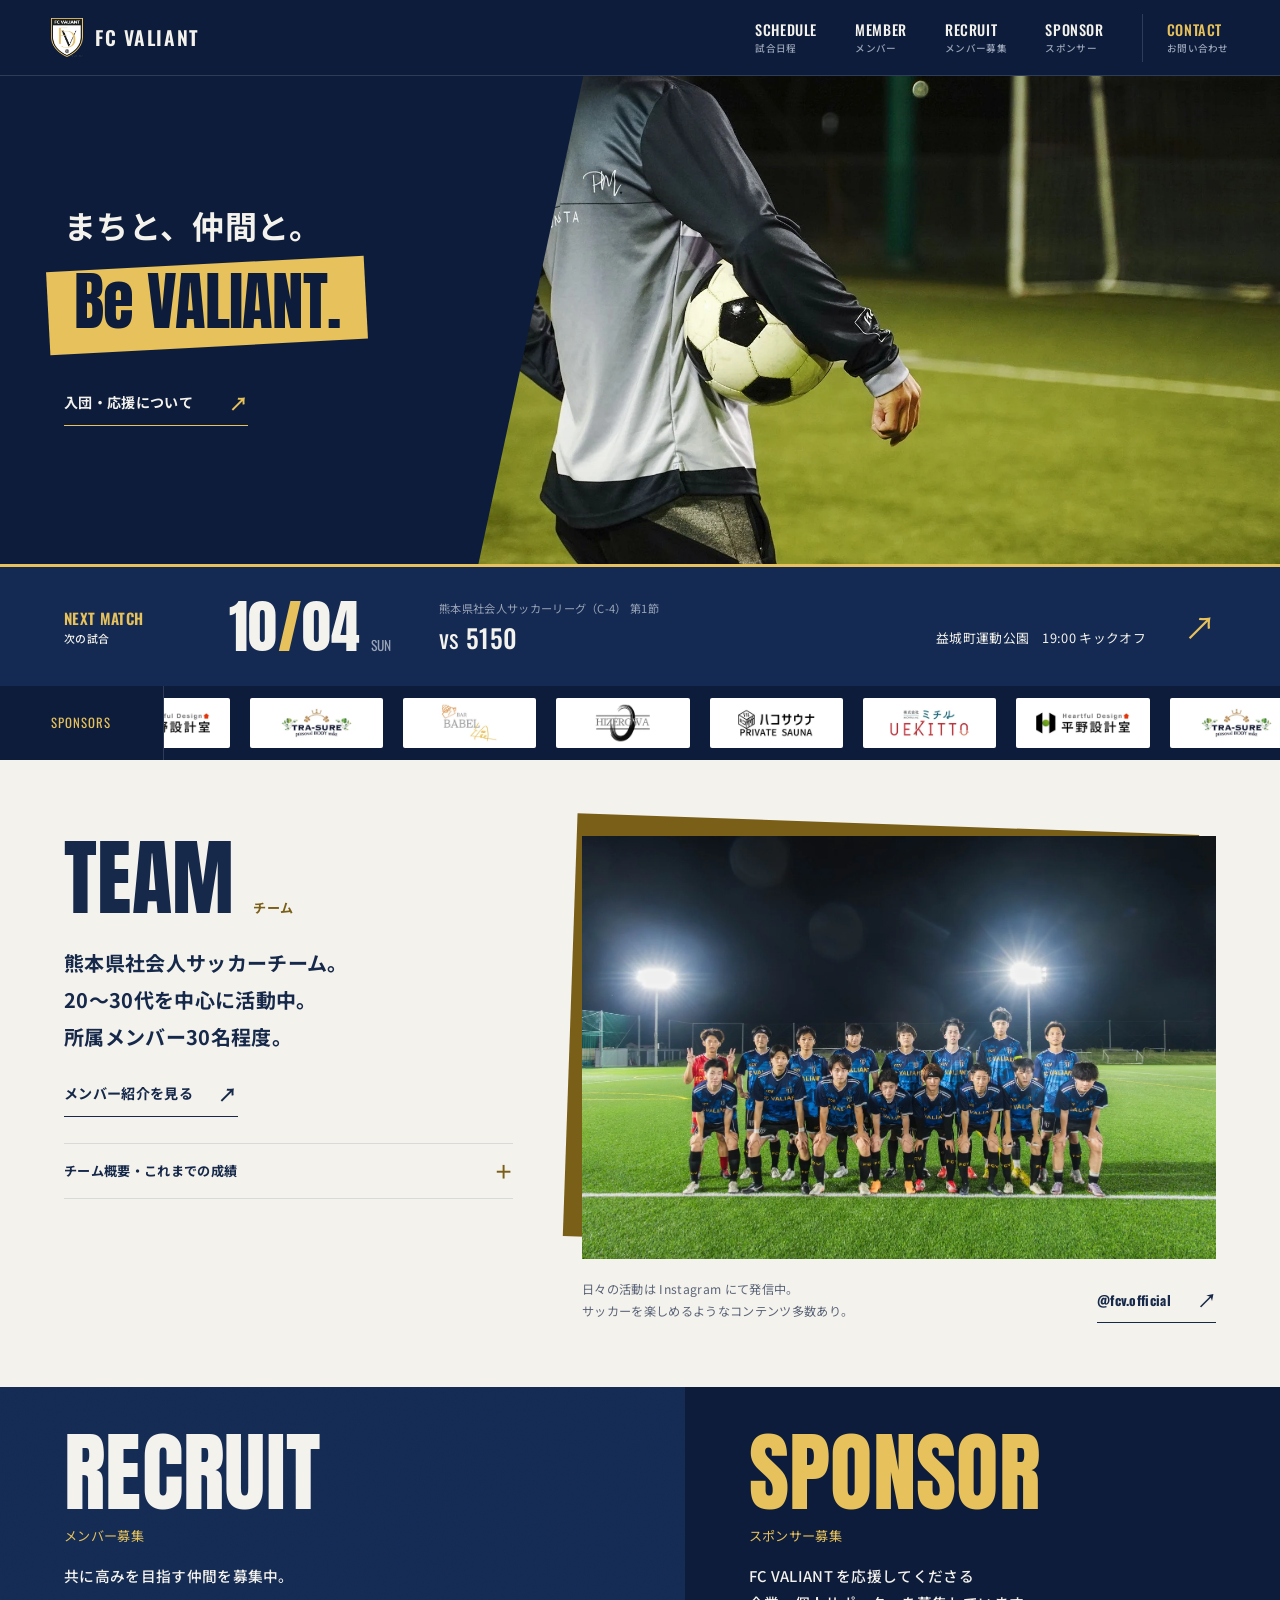
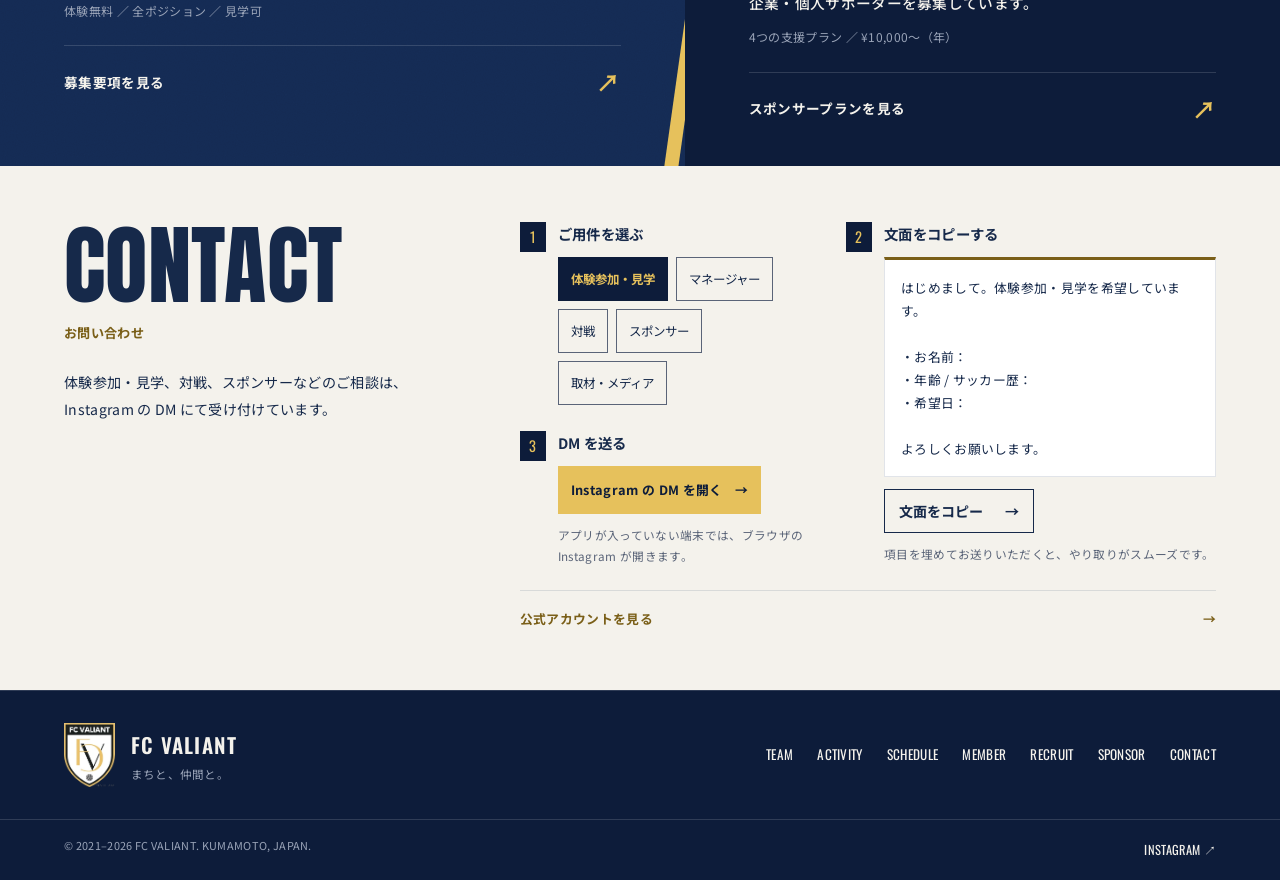
==== index.html @ 522544a9 "トップのFVを元のヒーロー写真（hero.webp）に戻す Co-Authored-By: Claude Opus 5 (1M context) <noreply@anthropic.com> Cla" ====
<!DOCTYPE html>
<html lang="ja">
<head>
<meta charset="UTF-8" />
<meta name="viewport" content="width=device-width, initial-scale=1.0" />
<title>FC VALIANT | 熊本県社会人サッカーチーム</title>
<meta name="description" content="FC VALIANT（エフシー・ヴァリアント）は熊本県の社会人サッカーチーム。地域の行事に顔を出し、メンバーの転職や資格の相談にのる。まちと仲間の双方から頼られるクラブを目指しています。" />
<meta property="og:title" content="FC VALIANT | 熊本県社会人サッカーチーム" />
<meta property="og:description" content="まちと、仲間と。熊本の社会人サッカーチーム FC VALIANT。" />
<meta property="og:type" content="website" />
<meta name="twitter:card" content="summary_large_image" />
<meta property="og:locale" content="ja_JP" />
<meta property="og:site_name" content="FC VALIANT" />
<meta property="og:url" content="https://fc-valiant-site.vercel.app/" />
<link rel="canonical" href="https://fc-valiant-site.vercel.app/" />
<meta property="og:image" content="https://fc-valiant-site.vercel.app/assets/img/ogp.jpg" />
<link rel="icon" href="assets/img/favicon-64.png" />
<link rel="preconnect" href="https://fonts.googleapis.com" />
<link rel="preconnect" href="https://fonts.gstatic.com" crossorigin />
<link href="https://fonts.googleapis.com/css2?family=Anton&family=Oswald:wght@400;500;600;700&family=Noto+Sans+JP:wght@400;500;700;900&display=swap" rel="stylesheet" />
<link rel="stylesheet" href="assets/css/style.css?v=bf7056ef" />
<!-- GA4 start -->
<script async src="https://www.googletagmanager.com/gtag/js?id=G-N5YR1ZRBVX"></script>
<script>
  window.dataLayer = window.dataLayer || [];
  function gtag(){dataLayer.push(arguments);}
  gtag('js', new Date());
  gtag('config', 'G-N5YR1ZRBVX');
</script>
<!-- GA4 end -->
</head>
<body class="page-index">

<a class="skip-link" href="#main">本文へスキップ</a>

<!-- ===== Header ===== -->
<header class="header" id="header">
  <a href="index.html" class="header__brand" aria-label="FC VALIANT ホーム">
    <img src="assets/img/logo.webp" alt="" class="header__logo" width="230" height="289" />
    <span class="header__name">FC VALIANT</span>
  </a>
  <nav class="nav" id="nav" aria-label="メインナビゲーション">
    <a href="schedule.html"><span>SCHEDULE</span><small>試合日程</small></a>
    <a href="member.html"><span>MEMBER</span><small>メンバー</small></a>
    <a href="recruit.html"><span>RECRUIT</span><small>メンバー募集</small></a>
    <a href="sponsor.html"><span>SPONSOR</span><small>スポンサー</small></a>
    <a href="#contact" data-scroll class="nav__cta"><span>CONTACT</span><small>お問い合わせ</small></a>
  </nav>
  <button type="button" class="burger" id="burger" aria-label="メニューを開く" aria-expanded="false" aria-controls="nav">
    <span></span><span></span><span></span>
  </button>
</header>

<main id="main" tabindex="-1">

<!-- 1. 写真・次戦・参加方法。次戦の手動更新箇所はここ1か所 -->
<section class="hero poster-paper" id="top" aria-labelledby="home-title">
  <div class="hero__media">
    <img src="assets/img/hero.webp" alt="ナイター照明の下、ボールを抱えて立つFC VALIANTの選手" class="hero__img" width="1565" height="1046" fetchpriority="high" />
  </div>
  <div class="hero__content" id="heroContent">
    <h1 class="hero__lead" id="home-title">まちと、仲間と。<br><em>Be VALIANT.</em></h1>
    <a href="#join" class="hero__join" data-scroll>入団・応援について <i aria-hidden="true">↗</i></a>
  </div>
  <!-- ▼ 次戦：schedule.html の直近試合に手で合わせる（自動同期ではありません）▼ -->
  <a class="hero__next" href="schedule.html">
    <span class="hero__next-kicker">NEXT MATCH<span>次の試合</span></span>
    <span class="hero__next-date"><time datetime="2026-10-04">10<i>/</i>04</time><em>SUN</em></span>
    <span class="hero__next-info">
      <span class="hero__next-comp">熊本県社会人サッカーリーグ（C-4） 第1節</span>
      <span class="hero__next-match">vs <b>5150</b></span>
      <span class="hero__next-meta">益城町運動公園　19:00 キックオフ</span>
    </span>
    <span class="hero__next-arrow" aria-hidden="true">↗</span>
  </a>
  <div class="hero__bar">
    <a class="hero__bar-tag" href="sponsor.html">SPONSORS</a>
    <div class="hero__bar-ticker" aria-label="クラブスポンサー">
      <!-- 1組だけ置く。画面幅を埋める複製は main.js の initSponsorMarquee が行う -->
      <div class="hero__bar-track" id="sponsorTrack">
        <span class="sponsor-run"><a class="sponsor-link" href="https://hakosauna.com" target="_blank" rel="noopener" aria-label="ハコサウナ（別タブで開きます）"><img src="assets/img/sponsors/hako-sauna.webp" alt="ハコサウナ" class="sponsor-logo" width="320" height="120" decoding="async" /></a><a class="sponsor-link" href="https://www.instagram.com/uekitto__310" target="_blank" rel="noopener" aria-label="株式会社ミチル UEKITTO（別タブで開きます）"><img src="assets/img/sponsors/uekitto.webp" alt="株式会社ミチル UEKITTO" class="sponsor-logo" width="320" height="120" decoding="async" /></a><a class="sponsor-link" href="https://j-hirano.co.jp" target="_blank" rel="noopener" aria-label="平野設計室（別タブで開きます）"><img src="assets/img/sponsors/hirano-sekkeishitsu.webp" alt="平野設計室" class="sponsor-logo" width="320" height="120" decoding="async" /></a><a class="sponsor-link" href="https://tra-sure.com" target="_blank" rel="noopener" aria-label="TRA-SURE（別タブで開きます）"><img src="assets/img/sponsors/tra-sure.webp" alt="TRA-SURE" class="sponsor-logo" width="320" height="120" decoding="async" /></a><a class="sponsor-link" href="https://www.instagram.com/bar_babel2026" target="_blank" rel="noopener" aria-label="BAR BABEL（別タブで開きます）"><img src="assets/img/sponsors/bar-babel.webp" alt="BAR BABEL" class="sponsor-logo" width="320" height="120" decoding="async" /></a><a class="sponsor-link" href="https://hizerowa.studio.site" target="_blank" rel="noopener" aria-label="HIZEROWA（別タブで開きます）"><img src="assets/img/sponsors/hizerowa.webp" alt="HIZEROWA" class="sponsor-logo" width="320" height="120" decoding="async" /></a></span>
      </div>
    </div>
  </div>
</section>

<!-- 2. チームの顔。実績・概要は開いて読める -->
<section class="club" id="team" aria-labelledby="team-title">
  <div class="club__intro">
    <div class="section-title"><h2 id="team-title">TEAM</h2><p>チーム</p></div>
    <p class="club__lead" data-reveal>熊本県社会人サッカーチーム。<br>20〜30代を中心に活動中。<br>所属メンバー30名程度。</p>
    <a href="member.html" class="text-link">メンバー紹介を見る <i aria-hidden="true">↗</i></a>
    <details class="club__details">
      <summary>チーム概要・これまでの成績 <span aria-hidden="true">＋</span></summary>
      <dl class="team__meta">
      <div><dt>CLUB</dt><dd>FC VALIANT</dd></div>
      <div><dt>BASE</dt><dd>熊本県</dd></div>
      <div><dt>FOUNDED</dt><dd>2021年1月</dd></div>
      <div><dt>ACTIVITY</dt><dd>週1回　土または日　20:00〜22:00</dd></div>
      <div><dt>AREA</dt><dd>熊本市・嘉島町・益城町</dd></div>
      <div>
        <dt>RECORD</dt>
        <dd>2022 フットボールパーク御代志 ソサイチお試しリーグ 優勝<br>2023 熊本県社会人リーグ（CL） 2位<br>2024 熊本県社会人リーグ（CL） 3位<br>2025 熊本県社会人リーグ（CL） 3位</dd>
      </div>
    </dl>
    </details>
  </div>
  <div class="club__visual">
    <figure class="club__photo" data-reveal>
      <img src="assets/img/team-group.webp" alt="FC VALIANT チーム集合写真" width="1567" height="1045" loading="lazy" />
    </figure>
    <div class="club__activity" id="activity">
      <p>日々の活動は Instagram にて発信中。<br>サッカーを楽しめるようなコンテンツ多数あり。</p>
      <a href="https://www.instagram.com/fcv.official/" data-ig="profile" target="_blank" rel="noopener" class="text-link"><span data-ig-handle>公式アカウント</span> <i aria-hidden="true">↗</i></a>
    </div>
  </div>
</section>

<!-- 3. 二つの関わり方。詳細は各ページへ -->
<section class="join" id="join" aria-label="入団・応援について">
  <a class="join__recruit poster-paper" id="recruit" href="recruit.html">
    <h2>RECRUIT</h2><p class="join__label">メンバー募集</p>
    <p class="join__lead">共に高みを目指す仲間を募集中。</p>
    <p class="join__meta">体験無料 ／ 全ポジション ／ 見学可</p>
    <span class="join__action">募集要項を見る <i aria-hidden="true">↗</i></span>
  </a>
  <a class="join__sponsor" id="sponsor" href="sponsor.html">
    <h2>SPONSOR</h2><p class="join__label">スポンサー募集</p>
    <p class="join__lead">FC VALIANT を応援してくださる<br>企業・個人サポーターを募集しています。</p>
    <p class="join__meta">4つの支援プラン ／ ¥10,000〜（年）</p>
    <span class="join__action">スポンサープランを見る <i aria-hidden="true">↗</i></span>
  </a>
</section>

<!-- 4. 用件を選ぶ → 文面をコピー → DMを開く -->
<section class="contact" id="contact" aria-labelledby="contact-title">
  <div class="contact__intro">
    <div class="section-title"><h2 id="contact-title">CONTACT</h2><p>お問い合わせ</p></div>
    <p class="contact__lead">体験参加・見学、対戦、スポンサーなどのご相談は、Instagram の DM にて受け付けています。</p>
  </div>
  <div class="dm" data-reveal>
    <ol class="dm__steps">
      <li class="dm__step">
        <span class="dm__no" aria-hidden="true">1</span>
        <div class="dm__body">
          <h3 class="dm__h">ご用件を選ぶ</h3>
          <div class="dm__topics" role="group" aria-label="お問い合わせ種別">
            <button type="button" class="topic-btn" data-topic-btn="体験参加・見学" aria-pressed="true">体験参加・見学</button>
            <button type="button" class="topic-btn" data-topic-btn="マネージャー" aria-pressed="false">マネージャー</button>
            <button type="button" class="topic-btn" data-topic-btn="対戦" aria-pressed="false">対戦</button>
            <button type="button" class="topic-btn" data-topic-btn="スポンサー" aria-pressed="false">スポンサー</button>
            <button type="button" class="topic-btn" data-topic-btn="取材・メディア" aria-pressed="false">取材・メディア</button>
          </div>
        </div>
      </li>

      <li class="dm__step">
        <span class="dm__no" aria-hidden="true">2</span>
        <div class="dm__body">
          <h3 class="dm__h">文面をコピーする</h3>
          <pre class="dm__template" id="dmTemplate">はじめまして。体験参加・見学を希望しています。

・お名前：
・年齢 / サッカー歴：
・希望日：

よろしくお願いします。</pre>
          <button type="button" class="btn btn--ghost dm__copy" id="dmCopy">文面をコピー <i>→</i></button>
          <p class="dm__hint" id="dmCopyNote" role="status">項目を埋めてお送りいただくと、やり取りがスムーズです。</p>
        </div>
      </li>

      <li class="dm__step">
        <span class="dm__no" aria-hidden="true">3</span>
        <div class="dm__body">
          <h3 class="dm__h">DM を送る</h3>
          <a href="https://ig.me/m/fcv.official" data-ig="dm" target="_blank" rel="noopener" class="btn btn--gold dm__send">Instagram の DM を開く <i>→</i></a>
          <p class="dm__hint">アプリが入っていない端末では、ブラウザの Instagram が開きます。</p>
        </div>
      </li>
    </ol>

    <a href="https://www.instagram.com/fcv.official/" data-ig="profile" target="_blank" rel="noopener" class="contact__insta">
      <span>公式アカウントを見る</span><i>→</i>
    </a>
  </div>
</section>

</main>

<!-- ===== Footer ===== -->
<footer class="footer">
  <div class="footer__top">
    <a class="footer__brand" href="index.html">
      <img src="assets/img/logo.webp" alt="" width="230" height="289" />
      <p>FC VALIANT<span>まちと、仲間と。</span></p>
    </a>
    <nav class="footer__nav" aria-label="フッターナビゲーション">
      <a href="index.html#team">TEAM</a>
      <a href="index.html#activity">ACTIVITY</a>
      <a href="schedule.html">SCHEDULE</a>
      <a href="member.html">MEMBER</a>
      <a href="recruit.html">RECRUIT</a>
      <a href="sponsor.html">SPONSOR</a>
      <a href="index.html#contact">CONTACT</a>
    </nav>
  </div>
  <div class="footer__bottom">
    <span>© 2021–2026 FC VALIANT. KUMAMOTO, JAPAN.</span>
    <a href="https://www.instagram.com/fcv.official/" data-ig="profile" target="_blank" rel="noopener">INSTAGRAM ↗</a>
  </div>
</footer>

<a href="#top" class="totop" id="totop" data-scroll aria-label="ページトップへ">↑</a>

<script src="assets/js/main.js?v=c5448f81"></script>
</body>
</html>
---- assets/css/style.css ----
/* FC VALIANT — 2026-09-14 / 紺・金・紙。MEMBERの承認済みCSSは末尾に保持。 */
:root{
  --navy-deep:#0d1c3a;  /* 最暗部。旧 --ink(ほぼ黒)の置き換え */
  --navy:#142a52;
  --navy-2:#1b3766;
  --navy-deep-rgb:13,28,58;  /* --navy-deep の RGB。rgba() 用 */
  --navy-rgb:20,42,82;       /* --navy の RGB。rgba() 用 */
  --ink:#16294a;        /* 紙面上の本文色。純黒ではなく紺寄り */
  --gold:#e6c15c;
  --gold-deep:#caa544;
  --gold-ink:#7a5f18;   /* 紙面(--paper)の上に置く金。--gold/--gold-deep は紙面では AA 不足 */
  --paper:#f4f2ec;
  --paper-2:#ffffff;
  --grey:#9aa4b8;      /* muted text on dark backgrounds */
  --grey-ink:#5a6478;  /* muted text on paper backgrounds (AA contrast) */
  --line:rgba(255,255,255,.14);
  --line-dark:rgba(var(--navy-rgb),.12);
  --maxw:1280px;
  --ease:cubic-bezier(.22,1,.36,1);
  --font-en:"Oswald",sans-serif;
  --font-display:"Anton",sans-serif;
  --font-ja:"Noto Sans JP",sans-serif;
}
/* ---------- Base / shared components ---------- */
*,*::before,*::after{box-sizing:border-box;margin:0;padding:0}
html{scroll-behavior:smooth;-webkit-text-size-adjust:100%;scroll-padding-top:88px}
body{font-family:var(--font-ja);background:var(--paper);color:var(--ink);line-height:1.8;overflow-x:hidden;letter-spacing:.02em}
img{max-width:100%;display:block}
a{color:inherit;text-decoration:none}
ul,ol{list-style:none}
section{position:relative}
button{color:inherit;font:inherit}
button,summary,a{-webkit-tap-highlight-color:transparent}
button{cursor:pointer}
[hidden]{display:none!important}
::selection{background:var(--gold);color:var(--navy-deep)}
main:focus{outline:none}
:focus-visible{outline:3px solid currentColor;outline-offset:5px}
.skip-link{position:fixed;top:12px;left:12px;z-index:400;padding:12px 20px;background:var(--gold);color:var(--navy-deep);transform:translateY(-180%);font-weight:700}
.skip-link:focus{transform:none}
h1,h2,h3{text-wrap:balance}
p{text-wrap:pretty}
.btn{display:inline-flex;align-items:center;justify-content:space-between;gap:1.4rem;min-height:48px;
  padding:.85rem 1.3rem;border:1px solid currentColor;border-radius:0;font-family:var(--font-ja);
  font-weight:700;font-size:.88rem;line-height:1.6;cursor:pointer;transition:background .18s,color .18s}
.btn i,.text-link i,.join i,.hero i{font-style:normal}
button.btn{font:inherit;font-size:.88rem;font-weight:700}
.btn--gold,button.btn--gold{background:var(--gold);border-color:var(--gold);color:var(--navy-deep)}
.btn--gold:hover{background:var(--paper);color:var(--navy-deep);border-color:var(--navy-deep)}
.btn--ghost{background:transparent;color:inherit}
.btn--ghost:hover{background:var(--navy-deep);color:var(--paper)}
.btn--block{width:100%;justify-content:center}
.text-link{display:inline-flex;align-items:center;gap:1.6rem;min-height:44px;font-size:.88rem;font-weight:700;border-bottom:1px solid currentColor}
.text-link i{font-size:1.2rem}
.text-link:hover{color:var(--gold-ink)}
.page-cta{display:flex;flex-wrap:wrap;gap:.8rem;justify-content:center;margin-top:2.5rem}
.compact-title{font-size:1.35rem;font-weight:900;margin-bottom:1.2rem}
.section-title{display:flex;align-items:baseline;gap:1.2rem;margin-bottom:1.5rem}
.section-title h2{font-family:var(--font-display);font-size:clamp(3.1rem,6.5vw,5.8rem);font-weight:400;line-height:1}
.section-title>p{font-size:.82rem;font-weight:700;color:var(--gold-ink)}
/* 印刷のざらつきは背景だけ。本文の前にノイズを重ねない。 */
.poster-paper{isolation:isolate}
.poster-paper::before{content:"";position:absolute;inset:0;z-index:0;pointer-events:none;opacity:.12;mix-blend-mode:overlay;
  background-image:url("data:image/svg+xml;utf8,<svg xmlns='http://www.w3.org/2000/svg' width='220' height='220'><filter id='n'><feTurbulence type='fractalNoise' baseFrequency='.9' numOctaves='2' stitchTiles='stitch'/><feColorMatrix values='0 0 0 0 1  0 0 0 0 1  0 0 0 0 1  0 0 0 .55 0'/></filter><rect width='100%' height='100%' filter='url(%23n)'/></svg>");background-size:220px 220px}
.poster-paper>*{position:relative;z-index:1}

/* ---------- Header: one legible navy band on every page ---------- */
.header{position:fixed;inset:0 0 auto;z-index:200;min-height:76px;display:flex;align-items:center;justify-content:space-between;gap:2rem;
  padding:12px clamp(20px,4vw,64px);background:var(--navy-deep);color:var(--paper);border-bottom:1px solid var(--line);
  transition:transform .18s ease-out}
.header.is-hidden{transform:translateY(-110%)}
.header:focus-within{transform:none}
.header__brand{display:flex;align-items:center;gap:12px;flex-shrink:0;min-height:48px}
.header__logo{height:40px;width:auto;object-fit:contain}
.header__name{font-family:var(--font-en);font-weight:600;letter-spacing:.08em;font-size:1.22rem}
.nav{display:flex;align-items:center;gap:clamp(20px,3vw,44px)}
.nav a{display:flex;flex-direction:column;justify-content:center;min-height:48px;position:relative;line-height:1.2}
.nav a>span{font-family:var(--font-en);font-size:.9rem;font-weight:500;letter-spacing:.04em}
.nav a>small{font-size:.6rem;font-weight:500;color:var(--grey);margin-top:5px}
.nav a.is-active>span,.nav a:hover>span{color:var(--gold)}
.nav a.is-active::after{content:"";position:absolute;left:0;right:0;bottom:-13px;height:3px;background:var(--gold)}
.nav .nav__cta{padding-left:24px;border-left:1px solid var(--line)}
.nav .nav__cta>span{color:var(--gold)}
.burger{display:none;position:relative;z-index:210;flex-direction:column;gap:6px;justify-content:center;align-items:center;
  width:48px;height:48px;border:1px solid var(--line);background:var(--navy-deep);color:var(--paper)}
.burger span{width:22px;height:2px;background:currentColor;transition:transform .18s ease-out,opacity .18s}
.burger.is-open span:nth-child(1){transform:translateY(8px) rotate(45deg)}
.burger.is-open span:nth-child(2){opacity:0}
.burger.is-open span:nth-child(3){transform:translateY(-8px) rotate(-45deg)}

/* ---------- Home 1: match poster ---------- */
.hero{position:relative;display:grid;grid-template-columns:minmax(0,1fr);grid-template-rows:minmax(0,1fr) auto auto;height:min(760px,100svh);min-height:660px;
  padding-top:76px;background:var(--navy-deep);color:var(--paper);overflow:hidden}
.hero .hero__media{position:absolute;inset:76px 0 196px 32%;z-index:0;overflow:hidden}
.hero__img{width:100%;height:100%;object-fit:cover;object-position:40% 50%}
.hero__content{position:relative;min-width:0;grid-row:1;align-self:stretch;display:flex;flex-direction:column;align-items:flex-start;justify-content:center;
  width:43%;padding:35px 0 44px clamp(24px,5vw,80px);isolation:isolate}
.hero__content::before{content:"";position:absolute;inset:0 -6% 0 0;z-index:-1;background:var(--navy-deep);clip-path:polygon(0 0,100% 0,82% 100%,0 100%)}
.hero__lead{font-size:clamp(1.45rem,2.5vw,2.25rem);line-height:1.3;font-weight:700;white-space:nowrap}
.hero__lead em{position:relative;display:inline-block;margin:18px 0 0 -8px;padding:6px 18px 12px;font-family:var(--font-display);
  font-size:clamp(2.9rem,4.9vw,5.6rem);font-weight:400;font-style:normal;line-height:1;letter-spacing:-.015em;color:var(--navy-deep);isolation:isolate}
.hero__lead em::before{content:"";position:absolute;inset:-1px -8px;z-index:-1;background:var(--gold);transform:rotate(-3deg)}
.hero__join{display:inline-flex;align-items:center;gap:36px;margin-top:36px;min-height:44px;border-bottom:1px solid var(--gold);font-size:.88rem;font-weight:700}
.hero__join i{color:var(--gold);font-size:1.2rem}
.hero__join:hover{color:var(--gold)}
.hero__next{grid-row:2;display:grid;grid-template-columns:135px 180px 1fr 40px;align-items:center;gap:30px;
  min-height:122px;padding:18px clamp(24px,5vw,80px);background:var(--navy);border-top:3px solid var(--gold);color:var(--paper)}
.hero__next-kicker{font-family:var(--font-en);font-weight:600;font-size:.95rem;line-height:1.5;color:var(--gold)}
.hero__next-kicker>span{display:block;font-family:var(--font-ja);font-size:.68rem;font-weight:500;color:var(--paper)}
.hero__next-date{display:flex;align-items:baseline;gap:10px;font-family:var(--font-display);font-size:3.6rem;line-height:1;font-variant-numeric:tabular-nums;white-space:nowrap}
.hero__next-date i{color:var(--gold)}
.hero__next-date em{font-family:var(--font-en);font-size:.85rem;font-style:normal;color:var(--grey)}
.hero__next-info{display:grid;grid-template-columns:1fr auto;align-items:center;gap:2px 20px}
.hero__next-comp{grid-column:1/-1;font-size:.7rem;color:var(--grey)}
.hero__next-match{font-family:var(--font-en);font-size:1.6rem;line-height:1.4}
.hero__next-match b{font-weight:500}
.hero__next-meta{font-size:.8rem}
.hero__next-arrow{font-size:2rem;color:var(--gold);justify-self:end;transition:transform .18s ease-out}
.hero__next:hover .hero__next-arrow{transform:translate(3px,-3px)}
/* Logo ordering, scrollLeft and 50px tiles remain unchanged. */
.hero__bar{grid-row:3;display:flex;align-items:stretch;min-height:74px;background:var(--navy-deep);color:var(--paper)}
.hero__bar-tag{flex-shrink:0;display:flex;align-items:center;padding:0 clamp(20px,4vw,56px);font-family:var(--font-en);font-size:.8rem;letter-spacing:.08em;color:var(--gold);border-right:1px solid var(--line)}
.hero__bar-ticker{flex:1;min-width:0;display:flex;align-items:center;padding:12px 0;overflow-x:auto;overflow-y:hidden;overscroll-behavior-x:contain;
  scroll-behavior:auto;scrollbar-width:none;cursor:grab;-webkit-overflow-scrolling:touch}
.hero__bar-ticker::-webkit-scrollbar{display:none}
.hero__bar-ticker.is-dragging{cursor:grabbing}
.hero__bar-ticker.is-dragging .sponsor-link{pointer-events:none}
.hero__bar-track{display:flex;white-space:nowrap;width:max-content}
.sponsor-run{display:inline-flex;align-items:center;flex:none;gap:20px;padding-right:20px}
.sponsor-link{display:block;flex:none;border-radius:2px}
.sponsor-link:focus-visible{outline:3px solid var(--gold);outline-offset:3px}
.sponsor-logo{height:50px;width:auto;background:var(--paper-2);border-radius:2px}

/* ---------- Home 2: club / one large photograph ---------- */
.club{max-width:1440px;margin:0 auto;padding:64px clamp(24px,5vw,80px);display:grid;grid-template-columns:.85fr 1.2fr;gap:6%}
.club__intro{padding-top:12px}
.club__lead{font-size:clamp(1rem,1.6vw,1.25rem);font-weight:700;line-height:1.85;margin:18px 0}
.club__photo{position:relative;margin-top:12px;isolation:isolate}
.club__photo::before{content:"";position:absolute;inset:-12px 24px 12px -12px;z-index:-1;background:var(--gold-ink);transform:rotate(2deg)}
.club__photo img{width:100%;height:auto;aspect-ratio:3/2;object-fit:cover}
.club__activity{display:flex;flex-wrap:wrap;justify-content:space-between;align-items:center;gap:12px;padding-top:20px}
.club__activity p{font-size:.76rem;color:var(--grey-ink);line-height:1.8}
.club__activity a{font-family:var(--font-en);font-size:.85rem}
.club__details{margin-top:26px;border-block:1px solid var(--line-dark)}
.club__details summary{display:flex;justify-content:space-between;gap:16px;align-items:center;min-height:52px;padding:10px 0;cursor:pointer;list-style:none;font-size:.82rem;font-weight:700}
.club__details summary::-webkit-details-marker{display:none}
.club__details summary>span{font-size:1.2rem;color:var(--gold-ink)}
.club__details[open] summary>span{transform:rotate(45deg)}
.team__meta{padding-bottom:12px}
.team__meta>div{display:grid;grid-template-columns:75px 1fr;gap:12px;border-top:1px solid var(--line-dark);padding:10px 0}
.team__meta dt{font-family:var(--font-en);font-size:.72rem;color:var(--gold-ink)}
.team__meta dd{font-size:.78rem;line-height:1.8}

/* ---------- Home 3: two ways to be involved ---------- */
.join{display:grid;grid-template-columns:1.15fr 1fr;background:var(--navy-deep);color:var(--paper)}
.join>a{position:relative;display:flex;flex-direction:column;align-items:flex-start;padding:42px clamp(24px,5vw,80px) 36px;overflow:hidden;isolation:isolate}
.join__recruit{background:var(--navy)}
.join__recruit::after{content:"";position:absolute;top:-30px;right:-20px;bottom:-30px;width:14px;background:var(--gold);transform:rotate(8deg);z-index:0}
.join h2{font-family:var(--font-display);font-weight:400;font-size:clamp(3.8rem,6.8vw,6rem);line-height:1}
.join__sponsor h2{color:var(--gold)}
.join__label{font-size:.82rem;margin:8px 0 16px;color:var(--gold)}
.join__lead{font-weight:500;font-size:.92rem;line-height:1.8}
.join__meta{font-size:.75rem;color:var(--grey);margin-top:10px}
.join__action{display:flex;align-items:center;justify-content:space-between;gap:24px;width:100%;font-size:.85rem;font-weight:700;border-top:1px solid var(--line);padding-top:14px;margin-top:24px}
.join__action i{color:var(--gold);font-size:1.5rem;transition:transform .18s ease-out}
.join>a:hover .join__action i{transform:translate(3px,-3px)}
.join>a:focus-visible{outline:3px solid var(--gold);outline-offset:-7px}

/* ---------- Home 4: DM on a clear sheet ---------- */
.contact{display:grid;grid-template-columns:.75fr 1.35fr;gap:6%;padding:56px clamp(24px,5vw,80px);max-width:1440px;margin:0 auto;background:var(--paper);color:var(--ink)}
.contact .section-title{display:block}
.contact .section-title h2{font-size:clamp(3.4rem,6.8vw,6.2rem)}
.contact .section-title p{margin-top:12px}
.contact__lead{max-width:28em;font-size:.88rem;line-height:1.95}
.dm{min-width:0}
.dm__steps{display:grid;grid-template-columns:1fr 1.25fr;gap:26px 30px}
.dm__step{display:flex;gap:12px;align-items:flex-start;min-width:0}
.dm__step:nth-child(2){grid-column:2;grid-row:1/3}
.dm__no{flex:none;width:26px;height:30px;display:grid;place-items:center;background:var(--navy-deep);color:var(--gold);font-family:var(--font-en);font-size:.9rem;line-height:1}
.dm__body{flex:1;min-width:0}
.dm__h{font-weight:700;font-size:.9rem;line-height:1.6;margin-bottom:12px}
.dm__topics{display:flex;flex-wrap:wrap;gap:8px}
.topic-btn{min-height:44px;padding:8px 12px;border:1px solid var(--grey-ink);background:transparent;color:var(--ink);font-size:.78rem;line-height:1.5;text-align:left;border-radius:0}
.topic-btn:hover{border-color:var(--gold-ink);color:var(--gold-ink)}
.topic-btn[aria-pressed="true"]{background:var(--navy-deep);border-color:var(--navy-deep);color:var(--gold);font-weight:700}
.dm__template{padding:16px;background:var(--paper-2);border:1px solid var(--line-dark);border-top:3px solid var(--gold-ink);color:var(--ink);white-space:pre-wrap;overflow-wrap:anywhere;
  font-family:var(--font-ja);font-size:.8rem;line-height:1.8}
.dm__copy{margin-top:12px;min-height:44px;padding:8px 14px}
.dm__copy.is-done{background:var(--navy-deep);color:var(--gold)}
.dm__hint{margin-top:10px;font-size:.73rem;line-height:1.8;color:var(--grey-ink)}
.dm__send{font-size:.8rem;padding:10px 12px;gap:12px}
.contact__insta{display:flex;justify-content:space-between;align-items:center;gap:18px;min-height:44px;border-top:1px solid var(--line-dark);margin-top:24px;padding-top:12px;font-size:.8rem;font-weight:700;color:var(--gold-ink)}
.contact__insta i{font-style:normal}

/* ---------- Compact common footer ---------- */
.footer{background:var(--navy-deep);color:var(--paper);border-top:1px solid var(--line)}
.footer__top{max-width:1440px;margin:0 auto;display:flex;align-items:center;justify-content:space-between;gap:28px;padding:32px clamp(24px,5vw,80px)}
.footer__brand{display:flex;align-items:center;gap:16px;flex-shrink:0}
.footer__brand img{width:auto;height:64px}
.footer__brand p{font-family:var(--font-en);font-size:1.3rem;font-weight:600;letter-spacing:.06em}
.footer__brand span{display:block;font-family:var(--font-ja);font-size:.72rem;font-weight:400;letter-spacing:.02em;color:var(--grey)}
.footer__nav{display:flex;flex-wrap:wrap;justify-content:flex-end;gap:0 24px;max-width:560px}
.footer__nav a{display:flex;align-items:center;min-height:44px;font-family:var(--font-en);font-size:.83rem;color:var(--paper)}
.footer__nav a:hover,.footer__bottom a:hover{color:var(--gold)}
.footer__bottom{max-width:1440px;margin:0 auto;padding:16px clamp(24px,5vw,80px);display:flex;justify-content:space-between;gap:16px;border-top:1px solid var(--line);font-size:.68rem;color:var(--grey)}
.footer__bottom a{font-family:var(--font-en);color:var(--paper);font-size:.78rem;display:flex;align-items:center;min-height:28px}
.totop{position:fixed;right:max(18px,env(safe-area-inset-right));bottom:max(18px,env(safe-area-inset-bottom));z-index:150;width:44px;height:44px;display:grid;place-items:center;
  background:var(--gold);color:var(--navy-deep);border:1px solid var(--navy-deep);font-weight:700;font-size:1.2rem;opacity:0;visibility:hidden;transform:translateY(8px);transition:transform .18s,opacity .18s}
.totop.is-show{opacity:1;visibility:visible;transform:none}
.totop:hover{background:var(--paper)}

.subhero{background:var(--navy);color:#fff;text-align:center;position:relative;
  border-bottom:1px solid var(--line);
  padding:clamp(7rem,15vw,10rem) clamp(1.4rem,5vw,4rem) clamp(2.6rem,6vw,4rem)}
.subhero__crumb{font-family:var(--font-en);letter-spacing:.16em;font-size:.74rem;
  color:var(--grey);margin-bottom:1rem}
.subhero__crumb a{color:var(--grey);transition:color .3s}
.subhero__crumb a:hover{color:var(--gold)}
.subhero__en{font-family:var(--font-display);font-size:clamp(2.8rem,9vw,6rem);
  line-height:.95;letter-spacing:.01em}
.subhero__ja{font-weight:700;letter-spacing:.2em;color:var(--gold);margin-top:.6rem;font-size:.95rem}


/* ---------- Sub-page posters: MEMBER's existing subhero stays above ---------- */
.subhero--schedule,.subhero--recruit,.subhero--sponsor{text-align:left;border:0;overflow:hidden}
.subhero--schedule{padding:116px clamp(24px,6vw,90px) 24px;background:var(--paper);color:var(--ink)}
.subhero--schedule .subhero__en{font-size:clamp(3.5rem,12vw,10rem);font-weight:400;line-height:1}
.subhero--schedule .subhero__ja{color:var(--gold-ink);font-size:.9rem;letter-spacing:.06em;margin-top:12px}
.subhero--schedule .subhero__crumb,.subhero--schedule .subhero__crumb a{color:var(--grey-ink)}
.subhero--recruit,.subhero--sponsor{padding:76px 0 0;background:var(--navy-deep);display:grid;grid-template-columns:1fr 1.15fr;align-items:stretch;isolation:isolate}
.subhero__copy{position:relative;padding:38px 0 46px clamp(24px,5vw,80px);align-self:center;z-index:2}
.subhero--recruit .subhero__en,.subhero--sponsor .subhero__en{font-size:clamp(4rem,8.6vw,8rem);font-weight:400;line-height:1;color:var(--paper)}
.subhero--recruit .subhero__en{display:inline-block;padding-bottom:10px;border-bottom:4px solid var(--gold)}
.subhero--recruit .subhero__ja,.subhero--sponsor .subhero__ja{font-size:.86rem;letter-spacing:.04em;margin-top:18px}
.subhero__lead{font-size:.9rem;line-height:1.95;margin-top:20px;color:var(--paper)}
.subhero__copy>.btn{margin-top:24px}
.subhero__photo{overflow:hidden;min-height:370px}
.subhero__photo img{width:100%;height:100%;object-fit:cover}
.subhero--recruit .subhero__photo{clip-path:polygon(8% 0,100% 0,100% 100%,0 100%)}
.subhero--recruit .subhero__photo img{object-position:60% 50%}
.subhero--sponsor{grid-template-columns:1fr 1fr}
.subhero--sponsor .subhero__photo{min-height:300px}
.subhero--sponsor .subhero__photo img{object-position:50% 60%}
.subhero--sponsor .subhero__copy{border-bottom:4px solid var(--gold);margin-right:8%;padding-bottom:28px}

/* ---------- SCHEDULE: dates lead; all match facts stay in the list ---------- */
.schedule{background:var(--paper);color:var(--ink);padding:16px clamp(24px,6vw,90px) 56px}
.schedule__summary{display:flex;align-items:center;justify-content:space-between;gap:32px;max-width:1260px;margin:0 auto 28px}
.schedule__lead{font-size:.83rem;color:var(--grey-ink);line-height:1.8}
.season{display:flex;align-items:center;gap:24px;background:var(--navy-deep);color:var(--paper);padding:16px 24px;flex-shrink:0}
.season__title{font-family:var(--font-en);font-size:.85rem;color:var(--gold);line-height:1.5}
.season__title span{display:block;font-family:var(--font-ja);font-size:.65rem;color:var(--grey)}
.season__stats{display:flex;gap:0}
.season__stat{padding:0 20px;display:flex;align-items:center;gap:10px;border-left:1px solid var(--line)}
.season__stat:last-child{padding-right:0}
.season__stat dt{font-family:var(--font-en);font-size:.65rem;color:var(--grey);line-height:1.6}
.season__stat dt i{display:block;font-family:var(--font-ja);font-style:normal;font-size:.6rem}
.season__stat dd{font-family:var(--font-display);font-size:2rem;line-height:1;font-variant-numeric:tabular-nums}
.season__stat--win dd{color:var(--gold)}
.fixtures{display:flex;flex-direction:column;max-width:1260px;margin:0 auto;gap:8px}
.fixture{position:relative;display:grid;grid-template-columns:140px 1fr 110px;align-items:center;gap:24px;min-height:104px;
  padding:18px 24px;background:var(--paper-2);border:1px solid var(--line-dark)}
.fixture__date{font-family:var(--font-en);line-height:1.1;font-variant-numeric:tabular-nums}
.fixture__date b{display:block;font-family:var(--font-display);font-weight:400;font-size:2.65rem;color:var(--ink)}
.fixture__date>span{font-size:.7rem;color:var(--grey-ink)}
.fixture__body{display:grid;grid-template-columns:1fr auto;gap:2px 24px;align-items:center;min-width:0}
.fixture__comp{grid-column:1/-1;font-size:.68rem;color:var(--gold-ink)}
.fixture__match{grid-row:2/4;font-size:1.12rem;font-weight:700;line-height:1.5}
.fixture__venue,.fixture__ko{grid-column:2;font-size:.75rem;color:var(--grey-ink)}
.fixture__ko{font-variant-numeric:tabular-nums}
.fixture__status{justify-self:end;min-width:104px;padding:9px 8px;background:var(--paper);color:var(--grey-ink);border:1px solid var(--line-dark);
  font-family:var(--font-en);font-size:.7rem;text-align:center;line-height:1.4;white-space:nowrap;font-variant-numeric:tabular-nums}
.fixture__status--win{background:var(--navy-deep);color:var(--gold);border-color:var(--navy-deep)}
.fixture__status--draw{border-style:dashed;color:var(--ink)}
.fixture__status--lose{color:var(--grey-ink)}
.fixture.is-past{background:var(--paper);border-style:dashed}
.fixture.is-past .fixture__date b,.fixture.is-past .fixture__match{color:var(--grey-ink)}
/* 過去試合は透明度で薄くしない。文字コントラストを保ったまま罫線を変える。 */
.fixture.is-next{order:-1;grid-template-columns:240px 1fr 110px;min-height:178px;background:var(--navy-deep);color:var(--paper);border:0;margin:10px 0 16px;padding:28px 28px 22px}
.fixture.is-next::before{content:"NEXT MATCH";position:absolute;left:0;top:-12px;padding:4px 16px;background:var(--gold);color:var(--navy-deep);font-family:var(--font-en);font-size:.72rem;font-weight:600;transform:rotate(-2deg)}
.fixture.is-next .fixture__date{border-right:1px solid var(--line);padding-right:24px}
.fixture.is-next .fixture__date b{font-size:clamp(3.6rem,7vw,6rem);color:var(--gold);line-height:1}
.fixture.is-next .fixture__date>span,.fixture.is-next .fixture__comp,.fixture.is-next .fixture__venue,.fixture.is-next .fixture__ko{color:var(--grey)}
.fixture.is-next .fixture__match{font-size:clamp(1.4rem,2.4vw,2rem)}
.fixture.is-next .fixture__status--scheduled{color:var(--gold);border-color:var(--gold);background:var(--navy-deep)}
.fixture.is-next .fixture__status--draw,.fixture.is-next .fixture__status--lose{background:var(--navy);color:var(--paper);border-color:var(--grey)}
.fixtures__year{font-family:var(--font-en);font-size:1rem;font-weight:600;color:var(--gold-ink);padding:10px 0 2px}
/* 表示切替（日付順／カレンダー） */
.sview{display:flex;gap:0;max-width:1260px;margin:0 auto 18px;border:1px solid var(--navy-deep);width:max-content;background:var(--paper-2)}
.sview__btn{font-family:var(--font-ja);font-size:.8rem;font-weight:700;letter-spacing:.06em;padding:.7em 1.6em;cursor:pointer;
  border:0;background:transparent;color:var(--ink);transition:background .2s var(--ease),color .2s var(--ease)}
.sview__btn+.sview__btn{border-left:1px solid var(--navy-deep)}
.sview__btn.is-on{background:var(--navy-deep);color:var(--gold)}
.sview__btn:focus-visible{outline:2px solid var(--gold-ink);outline-offset:2px}
/* カレンダー：月ごとの格子。試合日は紺のマス、次戦は金のマス */
.calendar{max-width:1260px;margin:0 auto}
.calendar__months{display:grid;grid-template-columns:repeat(auto-fit,minmax(360px,1fr));gap:22px 28px}
.cal__head{display:flex;align-items:baseline;gap:12px;margin:0 0 10px;font-family:var(--font-en);color:var(--ink)}
.cal__head b{font-family:var(--font-display);font-weight:400;font-size:2.4rem;line-height:1}
.cal__head span{font-size:.72rem;letter-spacing:.14em;color:var(--gold-ink)}
.cal__head span i{display:block;font-style:normal;font-size:.62rem;color:var(--grey-ink);letter-spacing:.1em}
.cal__grid{display:grid;grid-template-columns:repeat(7,1fr);gap:3px;background:var(--paper-2);border:1px solid var(--line-dark);padding:6px}
.cal__wd{font-family:var(--font-ja);font-size:.62rem;font-weight:700;text-align:center;color:var(--grey-ink);padding:6px 0 4px}
.cal__wd.is-sun{color:#9a3b2f}.cal__wd.is-sat{color:#2f5d9a}
.cal__cell{position:relative;aspect-ratio:1/1.08;min-height:44px;display:flex;flex-direction:column;align-items:flex-start;justify-content:flex-start;
  padding:5px 6px;font-family:var(--font-en);font-size:.78rem;color:var(--ink);background:var(--paper);border-radius:2px}
.cal__cell.is-blank{background:transparent}
.cal__cell.is-sun .cal__day{color:#9a3b2f}.cal__cell.is-sat .cal__day{color:#2f5d9a}
.cal__cell.is-today .cal__day{text-decoration:underline;text-underline-offset:3px;text-decoration-color:var(--gold-ink)}
.cal__cell.is-match{cursor:pointer;background:var(--navy-deep);color:var(--paper);border:0;text-align:left;
  transition:transform .2s var(--ease),box-shadow .2s var(--ease)}
.cal__cell.is-match .cal__day{color:var(--gold);font-weight:600}
.cal__cell.is-match:hover{transform:translateY(-2px)}
.cal__cell.is-match:focus-visible{outline:2px solid var(--gold-ink);outline-offset:2px}
.cal__cell.is-match.is-past{background:var(--paper);color:var(--grey-ink);border:1px dashed var(--line-dark)}
.cal__cell.is-match.is-past .cal__day{color:var(--grey-ink)}
.cal__cell.is-match.is-next{background:var(--gold);color:var(--navy-deep)}
.cal__cell.is-match.is-next .cal__day{color:var(--navy-deep)}
.cal__cell.is-match.is-on{box-shadow:0 0 0 2px var(--paper),0 0 0 4px var(--navy-deep)}
.cal__opp{margin-top:auto;font-family:var(--font-ja);font-size:.54rem;font-weight:700;line-height:1.25;letter-spacing:0;word-break:break-all;
  display:-webkit-box;-webkit-line-clamp:2;-webkit-box-orient:vertical;overflow:hidden}
.cal__next{position:absolute;right:-4px;top:-7px;font-size:.5rem;font-weight:600;letter-spacing:.12em;padding:2px 5px;
  background:var(--navy-deep);color:var(--gold);transform:rotate(-4deg)}
/* 選んだ試合の詳細 */
.cal__detail{margin-top:22px}
.cal__card{display:grid;grid-template-columns:150px 1fr 110px;align-items:center;gap:24px;min-height:104px;
  padding:18px 24px;background:var(--paper-2);border:1px solid var(--line-dark)}
.cal__card.is-next{background:var(--navy-deep);color:var(--paper);border:0}
.cal__card.is-past{border-style:dashed}
.cal__card-date{font-family:var(--font-en);line-height:1.1;margin:0}
.cal__card-date b{display:block;font-family:var(--font-display);font-weight:400;font-size:2.65rem;color:var(--ink)}
.cal__card-date span{font-size:.7rem;color:var(--grey-ink)}
.cal__card.is-next .cal__card-date b{color:var(--gold)}
.cal__card.is-next .cal__card-date span,.cal__card.is-next .cal__card-meta{color:var(--grey)}
.cal__card.is-next .cal__card-comp{color:var(--gold)}
.cal__card-body{display:flex;flex-direction:column;gap:2px;min-width:0}
.cal__card-comp{font-size:.68rem;color:var(--gold-ink)}
.cal__card-match{font-size:1.12rem;font-weight:700;line-height:1.5}
.cal__card-meta{font-size:.75rem;color:var(--grey-ink)}
.cal__card-status{justify-self:end;min-width:104px;padding:9px 8px;text-align:center;font-family:var(--font-en);font-size:.7rem;font-weight:600;letter-spacing:.1em;
  background:var(--paper);color:var(--grey-ink);border:1px solid var(--line-dark)}
.cal__card.is-next .cal__card-status{background:var(--gold);color:var(--navy-deep);border-color:var(--gold)}
.cal__card-status.is-win{background:var(--navy-deep);color:var(--gold);border-color:var(--navy-deep)}
.cal__card-status.is-draw{border-style:dashed;color:var(--ink)}
.schedule__note{max-width:1260px;margin:20px auto 0;font-size:.75rem;color:var(--grey-ink)}
.schedule__note a{text-decoration:underline;text-underline-offset:3px}

/* ---------- RECRUIT: the offer / compact facts / a real voice ---------- */
.recruit{max-width:1440px;margin:0 auto;padding:48px clamp(24px,5vw,80px) 56px}
.recruit__badges{display:flex;flex-wrap:wrap;gap:12px 24px;border-block:1px solid var(--line-dark);padding:14px 0;margin-bottom:32px}
.recruit__badges li{font-size:.82rem;font-weight:700;color:var(--gold-ink)}
.recruit__grid{display:grid;grid-template-columns:1.35fr 1fr;gap:6%;align-items:start}
.recruit__spec>div{display:grid;grid-template-columns:116px 1fr;gap:20px;padding:16px 0;border-top:1px solid var(--line-dark)}
.recruit__spec>div:first-child{border-top:0;padding-top:0}
.recruit__spec dt{font-size:.78rem;font-weight:700;color:var(--gold-ink)}
.recruit__spec dd{font-size:.85rem;line-height:1.9}
.recruit__pos{display:flex;flex-wrap:wrap;gap:14px;margin-top:8px}
.recruit__pos span{font-family:var(--font-en);font-size:.75rem;color:var(--grey-ink)}
.recruit__aside{position:sticky;top:96px;background:var(--navy-deep);color:var(--paper);padding:28px;border-top:4px solid var(--gold)}
.recruit__aside h3{font-size:1.1rem;color:var(--gold);margin-bottom:20px}
.recruit__steps{counter-reset:step;display:flex;flex-direction:column;gap:20px;margin-bottom:24px}
.recruit__steps li{position:relative;padding-left:30px;font-size:.85rem;line-height:1.8}
.recruit__steps li::before{counter-increment:step;content:counter(step);position:absolute;top:0;left:0;font-family:var(--font-en);color:var(--gold);font-size:1.05rem;line-height:1.4}
.recruit__dm{margin-top:12px;font-size:.8rem}
.recruit__dm:hover{background:var(--paper);color:var(--navy-deep)}
.recruit__assure{margin-top:16px;font-size:.75rem;color:var(--grey);text-align:center;line-height:1.8}
.recruit__faq{margin-top:40px;padding-top:24px;border-top:3px solid var(--navy-deep)}
.recruit__faq-title{font-size:1.2rem;margin-bottom:12px}
.recruit__faq-title span{font-family:var(--font-en);font-size:.8rem;color:var(--gold-ink);margin-left:12px}
.faq{border-top:1px solid var(--line-dark)}
.faq:last-child{border-bottom:1px solid var(--line-dark)}
.faq summary{display:flex;gap:16px;align-items:center;cursor:pointer;list-style:none;min-height:58px;padding:14px 0;font-size:.9rem;font-weight:700;line-height:1.6}
.faq summary::-webkit-details-marker{display:none}
.faq summary:hover{color:var(--gold-ink)}
.faq summary::after{content:"+";margin-left:auto;flex-shrink:0;font-size:1.5rem;color:var(--gold-ink);line-height:1}
.faq[open] summary::after{content:"−"}
.faq__q{font-family:var(--font-en);color:var(--gold-ink);font-size:1rem}
.faq__a{padding:0 32px 20px;font-size:.85rem;line-height:1.9;color:var(--grey-ink);max-width:900px}
.club-values{background:var(--navy);color:var(--paper);padding:32px clamp(24px,5vw,80px);display:flex;justify-content:space-between;align-items:center;gap:24px}
.club-values h2{font-size:.82rem;color:var(--gold);font-weight:500}
.club-values>div{display:flex;flex-wrap:wrap;gap:12px 40px}
.club-values h3{font-size:clamp(1rem,2vw,1.6rem);font-weight:700}
.staff{max-width:1280px;margin:0 auto;padding:40px clamp(24px,5vw,80px) 48px}
.staff__card{display:grid;grid-template-columns:1fr 1.4fr;gap:0 48px}
.staff__role{font-family:var(--font-en);font-size:.74rem;color:var(--gold-ink)}
.staff__name{font-size:2rem;font-weight:900;grid-column:1;line-height:1.5;margin-top:6px}
.staff__romaji{font-family:var(--font-en);font-size:.82rem;color:var(--grey-ink);grid-column:1}
.staff__career{grid-column:1;margin-top:18px;display:flex;flex-direction:column;gap:8px}
.staff__career li{display:flex;gap:18px;font-size:.82rem}
.staff__career span{font-family:var(--font-en);color:var(--gold-ink)}
.staff__quote{grid-column:2;grid-row:1/5;align-self:center;border-left:3px solid var(--gold-ink);padding:12px 0 12px 24px;font-size:clamp(1rem,1.8vw,1.3rem);font-weight:500;line-height:2}

/* ---------- SPONSOR: four plan bands + supplementary 3D view ---------- */
.sponsor{padding:42px clamp(24px,5vw,80px) 56px;background:var(--paper);color:var(--ink)}
.sponsor>.compact-title,.sponsor__lead,.sponsor__layout{max-width:1280px;margin-left:auto;margin-right:auto}
.sponsor__lead{font-size:.86rem;color:var(--grey-ink);margin-bottom:24px}
.sponsor__layout{display:grid;grid-template-columns:1.35fr 1fr;gap:36px;align-items:start}
.plans{display:flex;flex-direction:column;gap:12px}
.plan{display:grid;grid-template-columns:minmax(140px,.8fr) 1.2fr;gap:12px 24px;padding:22px;position:relative;
  background:var(--paper-2);color:var(--ink);border:1px solid var(--line-dark);border-left:4px solid var(--navy-deep)}
.plan__head{grid-column:1;display:flex;flex-direction:column;gap:8px}
.plan__rank{font-family:var(--font-en);font-size:1.2rem;font-weight:600;color:var(--gold-ink);line-height:1.3}
.plan__limit{font-size:.72rem;color:var(--grey-ink)}
.plan__price{grid-column:1;grid-row:2;font-family:var(--font-display);font-size:2.3rem;font-weight:400;line-height:1;white-space:nowrap;font-variant-numeric:tabular-nums}
.plan__price small{font-family:var(--font-ja);font-size:.8rem;color:var(--grey-ink);margin-left:6px}
.plan__list{grid-column:2;grid-row:1/3;font-size:.8rem;line-height:1.8;display:flex;flex-direction:column;gap:7px;justify-content:center}
.plan__list li{position:relative;padding-left:12px}
.plan__list li::before{content:"";position:absolute;left:0;top:.8em;width:4px;height:4px;background:var(--gold-ink)}
.plan__list small{font-size:.72rem;color:var(--grey-ink)}
.plan__tag{position:absolute;right:0;top:0;background:var(--navy-deep);color:var(--gold);font-size:.65rem;padding:4px 12px;line-height:1.5}
.plan.is-closed{padding-top:32px;background:var(--paper)}
.plan.is-closed .plan__list{color:var(--grey-ink);opacity:1}
.plan.is-picked{border-color:var(--gold-ink);outline:2px solid var(--gold-ink);outline-offset:1px}
.plan--gold{background:var(--navy-deep);color:var(--paper);border-color:var(--navy-deep)}
.plan--gold .plan__rank{color:var(--gold)}
.plan--gold .plan__limit,.plan--gold .plan__price small{color:var(--grey)}
.plan--gold .plan__list li::before{background:var(--gold)}
.plan--gold.is-picked{border-color:var(--gold);outline-color:var(--gold-ink)}
.plan__view{grid-column:1/-1;justify-self:start;border:0;border-bottom:1px solid currentColor;background:transparent;color:var(--gold-ink);min-height:44px;font-size:.72rem;font-weight:700;padding:6px 0}
.plan--gold .plan__view{color:var(--gold)}
.sponsor__model{position:sticky;top:96px;background:var(--navy);color:var(--paper)}
.sponsor__model>summary{display:flex;justify-content:space-between;align-items:center;gap:16px;list-style:none;padding:18px 22px;min-height:60px;border-bottom:1px solid var(--line);font-size:.86rem;font-weight:700;cursor:pointer}
.sponsor__model>summary::-webkit-details-marker{display:none}
.sponsor__model>summary>span{color:var(--gold);font-size:1.2rem}
.sponsor__model[open]>summary>span{transform:rotate(45deg)}
.jersey{padding:0 0 20px}
.jersey__stage{position:relative;background:var(--navy)}
#jerseyView{display:block;width:100%;height:430px;--poster-color:transparent;background:transparent}
.jersey__hint{position:relative;padding:0 22px 16px;font-size:.72rem;line-height:1.8;color:var(--grey)}
.jersey__hot{width:44px;height:44px;border-radius:50%;border:1px solid var(--gold);background:var(--navy-deep);color:var(--gold);font-family:var(--font-en);font-size:1rem;font-weight:600;display:grid;place-items:center}
.jersey__hot:hover,.jersey__hot.is-on{background:var(--gold);color:var(--navy-deep)}
.jersey__ctrl{display:flex;justify-content:center;gap:8px}
.jersey__btn{min-height:44px;padding:8px 26px;border:1px solid var(--grey);background:var(--navy);color:var(--paper);font-size:.8rem}
.jersey__btn.is-on{background:var(--gold);color:var(--navy-deep);border-color:var(--gold)}

/* ---------- Responsive ---------- */
@media(min-width:1600px){
  .hero .hero__media{left:35%}
  .hero__content{padding-left:max(80px,calc((100vw - 1440px)/2))}
}
@media(max-width:1100px){
  .nav{position:fixed;inset:0;height:100dvh;display:flex;flex-direction:column;justify-content:center;align-items:stretch;gap:0;
    padding:88px clamp(24px,8vw,80px) max(24px,env(safe-area-inset-bottom));background:var(--navy-deep);overflow-y:auto;
    transform:translateX(100%);visibility:hidden;transition:transform .18s ease-out,visibility .18s}
  .nav.is-open{transform:none;visibility:visible}
  .nav a{flex-shrink:0;flex-direction:row;justify-content:space-between;align-items:center;gap:20px;min-height:66px;border-bottom:1px solid var(--line)}
  .nav a>span{font-family:var(--font-display);font-size:clamp(1.9rem,5vw,3rem);font-weight:400;line-height:1}
  .nav a>small{font-size:.72rem;margin:0}
  .nav a.is-active::after{display:none}
  .nav .nav__cta{padding-left:0;border-left:0}
  .burger{display:flex}
  .header.is-nav-open{transform:none}
  .hero__next{grid-template-columns:110px 150px 1fr 24px;gap:22px}
  .hero__next-date{font-size:3rem}
  .hero__next-info{grid-template-columns:1fr}
  .hero__next-meta{font-size:.74rem}
  .hero__next-comp{font-size:.64rem}
  .contact{grid-template-columns:1fr;gap:28px}
  .contact__intro{display:flex;align-items:center;gap:40px}
  .contact__lead{max-width:32em}
  .contact .section-title{margin-bottom:0}
  .dm__steps{grid-template-columns:.9fr 1.3fr 1fr;gap:24px}
  .dm__step:nth-child(2){grid-row:auto;grid-column:auto}
  .dm__send{font-size:.75rem;gap:8px}
  .schedule__summary{gap:20px}
  .season{gap:16px;padding:16px}
  .season__stat{gap:8px;padding:0 12px}
  .fixture__body{grid-template-columns:1fr}
  .fixture__match{grid-row:auto}
  .fixture__venue,.fixture__ko{grid-column:auto}
  .fixture.is-next{grid-template-columns:210px 1fr 104px}
  .sponsor__layout{grid-template-columns:1.25fr .85fr;gap:24px}
  .plan{grid-template-columns:1fr;gap:10px;padding:20px}
  .plan__head{flex-direction:row;align-items:baseline;justify-content:space-between}
  .plan__price{grid-row:auto}
  .plan__list{grid-column:1;grid-row:auto}
  #jerseyView{height:400px}
}
@media(max-width:760px){
  html{scroll-padding-top:84px}
  .header{min-height:68px;padding:10px 20px}
  .header__logo{height:36px}
  .header__name{font-size:1.08rem}
  .hero{height:auto;min-height:0;padding-top:68px;grid-template-rows:auto clamp(180px,29svh,280px) auto auto}
  .hero__content{grid-row:1;width:100%;padding:22px 24px 18px;display:flex;flex-direction:column;align-items:flex-start;gap:0;overflow:visible}
  .hero__content::before{inset:0;clip-path:none}
  .hero__lead{font-size:1.1rem}
  .hero__lead em{font-size:clamp(2.7rem,9vw,4.2rem);margin-top:8px;padding:4px 8px 8px}
  .hero__lead em::before{inset:0 -4px}
  .hero__join{font-size:.78rem;gap:14px;margin:14px 0 0;min-height:40px;max-width:none;white-space:nowrap;line-height:1.7}
  .hero .hero__media{position:relative;inset:auto;grid-row:2;height:100%;z-index:0}
  .hero__img{object-position:35% 50%}
  .hero__next{grid-row:3;grid-template-columns:102px 1fr 20px;gap:5px 14px;padding:14px 24px;min-height:152px;border-top-width:2px}
  .hero__next-kicker{grid-column:1/-1;display:flex;gap:10px;align-items:baseline;font-size:.72rem}
  .hero__next-kicker>span{font-size:.62rem}
  .hero__next-date{grid-row:2;flex-direction:column;align-items:flex-start;gap:6px;font-size:2.55rem}
  .hero__next-date em{font-size:.66rem}
  .hero__next-info{grid-row:2;gap:3px}
  .hero__next-comp{font-size:.6rem;line-height:1.65}
  .hero__next-match{font-size:1.4rem}
  .hero__next-meta{font-size:.67rem;line-height:1.75}
  .hero__next-arrow{grid-row:2;font-size:1.45rem}
  .hero__bar{grid-row:4;min-height:70px}
  .hero__bar-tag{font-size:.65rem;padding:0 16px}
  .hero__bar-ticker{padding:10px 0}
  .sponsor-run{gap:12px;padding-right:12px}
  .club{grid-template-columns:1fr;padding:40px 24px;gap:32px}
  .club__intro{padding-top:0}
  .section-title{margin-bottom:18px}
  .section-title h2{font-size:3.8rem}
  .club__lead{font-size:1rem;margin:16px 0}
  .club__details{margin-top:18px}
  .club__visual{min-width:0}
  .club__activity{gap:8px;padding-top:16px}
  .club__activity p{font-size:.75rem}
  .club__photo{margin-top:0}
  .join{grid-template-columns:1fr}
  .join>a{padding:32px 24px 24px}
  .join h2{font-size:4.2rem}
  .join__lead{font-size:.85rem}
  .join__recruit::after{width:auto;height:8px;inset:auto -20px 0;transform:rotate(-2deg)}
  .join__sponsor h2{font-size:3.5rem}
  .join__label{margin-bottom:12px}
  .join__action{margin-top:20px;padding-top:10px}
  .contact{padding:40px 24px;gap:26px}
  .contact__intro{display:block}
  .contact .section-title h2{font-size:3.8rem}
  .contact .section-title{margin-bottom:16px}
  .contact__lead{font-size:.84rem}
  .dm__steps{display:flex;flex-direction:column;gap:26px}
  .dm__no{width:28px;height:32px}
  .dm__h{font-size:.92rem}
  .dm__template{font-size:.84rem}
  .topic-btn{font-size:.78rem}
  .dm__send{font-size:.82rem}
  .footer__top{padding:28px 24px 20px;align-items:flex-start;flex-direction:column;gap:16px}
  .footer__brand img{height:54px}
  .footer__nav{justify-content:flex-start;gap:0 24px}
  .footer__bottom{padding:16px 24px 68px;flex-wrap:wrap;font-size:.64rem;gap:8px 24px}
  .subhero--schedule{padding:106px 24px 24px}
  .subhero--schedule .subhero__en{font-size:clamp(3.4rem,14vw,6rem)}
  .subhero--schedule .subhero__ja{font-size:.83rem}
  .subhero--recruit,.subhero--sponsor{padding-top:68px;grid-template-columns:1fr}
  .subhero__copy{padding:24px 24px 28px}
  .subhero--recruit .subhero__en,.subhero--sponsor .subhero__en{font-size:clamp(3.8rem,17vw,6rem)}
  .subhero__lead{font-size:.83rem;margin-top:16px}
  .subhero__copy>.btn{margin-top:20px}
  .subhero__photo,.subhero--sponsor .subhero__photo{min-height:0;height:clamp(240px,65vw,370px);clip-path:none}
  .subhero--recruit .subhero__photo{clip-path:polygon(0 5%,100% 0,100% 100%,0 100%);margin-top:-14px}
  .subhero--sponsor .subhero__copy{margin:0 24px;padding:24px 0}
  .subhero--sponsor .subhero__photo{height:220px;margin-top:24px}
  .schedule{padding:0 20px 40px}
  .schedule__summary{flex-direction:column;align-items:stretch;gap:20px;margin-bottom:28px}
  .schedule__lead{padding:0 4px;font-size:.79rem}
  .season{justify-content:space-between;gap:10px;padding:14px 16px}
  .season__title{font-size:.75rem}
  .season__stat{padding:0 10px;flex-direction:column;gap:6px}
  .season__stat dt{display:flex;gap:4px}
  .season__stat dd{font-size:1.6rem}
  .season__stat dt i{display:inline}
  .fixture{grid-template-columns:70px 1fr;gap:10px 14px;padding:16px;min-height:0}
  .fixture__date{align-self:start;padding-top:3px}
  .fixture__date b{font-size:1.75rem}
  .fixture__body{gap:4px}
  .fixture__comp{font-size:.62rem;line-height:1.75}
  .fixture__match{font-size:1rem;margin-bottom:3px}
  .fixture__venue,.fixture__ko{font-size:.69rem}
  .fixture__status{grid-column:1;grid-row:1;align-self:start;justify-self:start;margin-top:60px;min-width:70px;font-size:.57rem;padding:6px 3px}
  .fixture.is-next{grid-template-columns:1fr;gap:16px;padding:24px 20px 20px;min-height:0}
  .fixture.is-next .fixture__date{border-right:0;border-bottom:1px solid var(--line);padding:0 0 16px;display:flex;align-items:baseline;gap:14px}
  .fixture.is-next .fixture__date b{font-size:4.7rem}
  .fixture.is-next .fixture__date>span{font-size:.85rem}
  .fixture.is-next .fixture__match{font-size:1.55rem}
  .fixture.is-next .fixture__comp{font-size:.68rem}
  .fixture.is-next .fixture__status{grid-row:auto;grid-column:auto;margin:0;justify-self:start;font-size:.66rem;padding:7px 10px}
  .fixture.is-next .fixture__venue,.fixture.is-next .fixture__ko{font-size:.76rem}
  .schedule__note{font-size:.7rem;padding:0 4px}
  .sview{width:100%}
  .sview__btn{flex:1;padding:.75em 0}
  .calendar__months{grid-template-columns:1fr;gap:18px}
  .cal__cell{min-height:44px;padding:4px 4px;font-size:.72rem}
  .cal__opp{font-size:.5rem;-webkit-line-clamp:2}
  .cal__card{grid-template-columns:1fr;gap:10px;padding:16px 18px}
  .cal__card-status{justify-self:start}
  .page-cta{flex-direction:column;gap:12px;margin-top:28px}
  .page-cta .btn{justify-content:center;text-align:center}
  .recruit{padding:32px 24px 40px}
  .recruit__grid{grid-template-columns:1fr;gap:24px}
  .recruit__badges{gap:10px 16px;margin-bottom:24px}
  .recruit__badges li{font-size:.75rem}
  .recruit__spec>div{grid-template-columns:88px 1fr;gap:16px}
  .recruit__spec dt{font-size:.73rem}
  .recruit__spec dd{font-size:.81rem}
  .recruit__aside{position:static;padding:24px 20px}
  .recruit__faq{margin-top:32px}
  .faq summary{font-size:.82rem;gap:12px}
  .faq__a{font-size:.81rem;padding:0 0 18px 24px}
  .club-values{padding:28px 24px;align-items:flex-start;flex-direction:column;gap:16px}
  .club-values>div{flex-direction:column;gap:10px}
  .club-values h3{font-size:1.25rem}
  .staff{padding:32px 24px 40px}
  .staff__card{display:flex;flex-direction:column}
  .staff__quote{margin-top:24px;padding:0 0 0 20px;font-size:1.05rem}
  .sponsor{padding:32px 24px 40px}
  .sponsor__layout{grid-template-columns:1fr;gap:28px}
  .sponsor__lead{font-size:.82rem;margin-bottom:22px}
  .plan{padding:20px;gap:12px}
  .plan__rank{font-size:1.25rem}
  .plan__price{font-size:2.7rem}
  .plan__list{font-size:.82rem}
  .sponsor__model{position:static}
  #jerseyView{height:380px}
}
@media(max-width:380px){
  .hero__content{padding:22px 20px 18px;gap:8px}
  .hero__lead em{font-size:2.65rem}
  .hero__join{font-size:.64rem;max-width:92px;margin-left:6px}
  .hero__next{padding-inline:20px;grid-template-columns:90px 1fr 16px;column-gap:12px}
  .hero__next-date{font-size:2.2rem}
  .recruit__spec>div{grid-template-columns:1fr;gap:6px}
  .season__stat{padding-inline:8px}
  .season__title{font-size:.68rem}
}
/* Layout always remains available without JS; animation is progressive enhancement. */
.members--page{padding-top:clamp(3rem,6vw,4.5rem)}
html:not(.js) .burger{display:none}
@media(max-width:1100px){
  html:not(.js) .header{position:relative;flex-wrap:wrap}
  html:not(.js) .nav{position:static;visibility:visible;transform:none;height:auto;flex-direction:row;flex-wrap:wrap;padding:0;gap:8px 16px}
  html:not(.js) .nav a{min-height:44px;gap:8px}
  html:not(.js) .nav a>span{font-family:var(--font-en);font-size:.85rem}
  html:not(.js) .nav a>small{font-size:.6rem}
}
/* ---------- Reveal animation ---------- */
.js [data-reveal]{opacity:0;transform:translateY(34px);
  transition:opacity .9s var(--ease),transform .9s var(--ease)}
[data-reveal].is-in{opacity:1;transform:none}

/* ---------- Text split motion ---------- */
/* per-character mask reveal (Latin display titles) */
.a-char{display:inline-block;overflow:hidden;vertical-align:bottom;line-height:1}
.a-char>i{display:inline-block;font-style:normal;transform:translateY(110%);
  transition:transform .85s var(--ease);transition-delay:var(--d,0s);}
.is-in.a-split-chars .a-char>i,[data-anim].is-in .a-char>i{transform:translateY(0)}

/* per-line mask reveal (multi-line JP/EN text) */
.a-line{display:block;overflow:hidden;padding-bottom:.06em}
.a-line>i{display:block;font-style:normal;transform:translateY(110%);
  transition:transform .95s var(--ease);transition-delay:var(--d,0s);}
[data-anim].is-in .a-line>i{transform:translateY(0)}

/* per-character soft wave (single-line JP labels) */
.a-wch{display:inline-block;transform:translateY(.55em);opacity:0;
  transition:transform .7s var(--ease),opacity .7s var(--ease);
  transition-delay:var(--d,0s);}
[data-anim].is-in .a-wch{transform:none;opacity:1}

/* pre-split state: hide raw text until JS splits (avoids flash) */
.js [data-anim]:not(.is-split){opacity:0}
[data-anim].is-split{opacity:1}

/* ---------- Image clip reveal ---------- */
[data-img]{overflow:hidden}
.js [data-img] img{clip-path:inset(0 0 100% 0);transform:scale(1.16);
  transition:clip-path 1.15s var(--ease),transform 1.4s var(--ease);}
[data-img].is-in img{clip-path:inset(0 0 0 0);transform:scale(1)}
[data-img].is-in:hover img{transform:scale(1.05)}

/* ---------- 選手ポスター ----------
   選手を選ぶと、その選手のポスターに切り替わる。
   写真は assets/img/member/<data-photo>.webp。無いあいだはエンブレムの仮表示。
   作り：紙のざらつき ＋ 斜めのハーフトーン帯 ＋ 傾けた金の板 ＋ 巨大なローマ字（実線と輪郭の2段）
   ＋ 切り抜き写真。整えすぎると安っぽくなるので、板と文字はわざと傾け、端は切らせる */
.stage{background:var(--navy-deep);padding:clamp(2rem,4vw,3.2rem) clamp(1rem,4vw,3rem) 0}
.stage__frame{position:relative;max-width:1180px;margin:0 auto}
.stage__scene{position:relative;width:100%;aspect-ratio:16/8.6;min-height:420px;
  border-radius:8px;overflow:hidden;isolation:isolate;
  background:
    radial-gradient(60% 80% at 72% 62%,rgba(var(--navy-rgb),.95),transparent 70%),
    linear-gradient(160deg,var(--navy-2),var(--navy-deep) 62%)}
.stage__scene::before{content:"";position:absolute;inset:0;z-index:6;pointer-events:none;
  opacity:.26;mix-blend-mode:overlay;background-image:url("data:image/svg+xml;utf8,<svg xmlns='http://www.w3.org/2000/svg' width='220' height='220'><filter id='n'><feTurbulence type='fractalNoise' baseFrequency='.9' numOctaves='2' stitchTiles='stitch'/><feColorMatrix values='0 0 0 0 1  0 0 0 0 1  0 0 0 0 1  0 0 0 .55 0'/></filter><rect width='100%' height='100%' filter='url(%23n)'/></svg>");background-size:220px 220px}
/* 斜めに走るハーフトーンの帯 */
.stage__scene::after{content:"";position:absolute;inset:-20% -10%;z-index:0;pointer-events:none;opacity:.16;
  background-image:radial-gradient(rgba(255,255,255,.6) 1.1px,transparent 1.7px);background-size:9px 9px;
  -webkit-mask-image:linear-gradient(104deg,transparent 36%,#000 50%,#000 64%,transparent 78%);
          mask-image:linear-gradient(104deg,transparent 36%,#000 50%,#000 64%,transparent 78%)}
/* 傾けた金の板。選手の背中側に置く */
.stage__slab{position:absolute;right:-7%;bottom:-10%;width:50%;height:82%;z-index:1;
  background:var(--gold);transform:rotate(-6deg);transform-origin:100% 100%;
  clip-path:polygon(0 0,100% 0,100% 100%,9% 100%)}
.stage__slab::after{content:"";position:absolute;inset:0;
  background:repeating-linear-gradient(135deg,rgba(var(--navy-deep-rgb),.10) 0 2px,transparent 2px 11px)}
/* 巨大なローマ字。1行目=姓（実線）、2行目=名（輪郭だけ）。どちらも左端に揃える */
.stage__big{position:absolute;left:-.03em;top:-.02em;z-index:2;margin:0;pointer-events:none;
  font-family:var(--font-display);font-weight:400;
  font-size:clamp(5rem,17.5vw,15.5rem);line-height:.84;letter-spacing:-.01em;
  color:#fff;white-space:nowrap;text-transform:uppercase}
.stage__big span,.stage__big i{display:block;font-style:normal}
.stage__big i{color:transparent;-webkit-text-stroke:2px rgba(255,255,255,.42);opacity:.9}
/* 写真 */
.stage__cast{position:absolute;inset:0;z-index:3}
.stage__figure{position:absolute;right:13%;bottom:0;height:96%;margin:0;
  display:flex;flex-direction:column;align-items:center;justify-content:flex-end;
  transform:translateX(var(--px,0px));will-change:transform,opacity}
.stage__shadow{display:none}
.stage__photo{height:100%;width:auto;object-fit:contain;object-position:bottom;
  filter:drop-shadow(0 0 1px rgba(255,255,255,.35)) drop-shadow(-16px 12px 0 rgba(var(--navy-deep-rgb),.55))}
/* 写真が無いとき：エンブレムを大きく薄く、予告の札を添える */
.stage__crest{height:40%;width:auto;opacity:.28;filter:drop-shadow(-12px 9px 0 rgba(var(--navy-deep-rgb),.5))}
.stage__soon{font-family:var(--font-en);font-size:.62rem;font-weight:600;letter-spacing:.24em;
  color:var(--navy-deep);background:#fff;padding:.55em .9em;border-radius:2px}
.stage__figure.is-empty{justify-content:center;gap:1.4rem;right:11%}
.stage__figure.is-empty .stage__photo{display:none}
.stage__figure:not(.is-empty) .stage__crest,
.stage__figure:not(.is-empty) .stage__soon{display:none}
/* テロップ */
.stage__plate{position:absolute;left:clamp(1.2rem,3.2vw,2.6rem);bottom:clamp(1.2rem,3.2vw,2.4rem);z-index:4;
  max-width:min(46%,420px);padding-left:1.1rem;color:#fff}
.stage__rule{position:absolute;left:0;top:.2rem;bottom:.2rem;width:3px;background:var(--gold);transform-origin:50% 0}
.stage__plate p{overflow:hidden;margin:0}
.stage__plate p>span{display:block;will-change:transform,opacity}
.stage__pos{margin:0 0 .9rem;min-height:1.2em}
.stage__plate .stage__pos>span{display:flex;flex-wrap:wrap;align-items:center;gap:.45rem}
.stage__pos>span>b{font-family:var(--font-ja);font-size:.66rem;font-weight:700;letter-spacing:.12em;
  white-space:nowrap;line-height:1;border-radius:2px;padding:.55em .82em;background:var(--gold);color:var(--navy-deep)}
.stage__pos>span>span{font-family:var(--font-en);font-size:.7rem;font-weight:600;letter-spacing:.18em;
  line-height:1;color:var(--navy-deep);background:#fff;border-radius:2px;padding:.55em .75em}
.stage__name{font-size:clamp(1.7rem,3.8vw,2.7rem);font-weight:900;letter-spacing:.06em;line-height:1.15;
  text-shadow:0 2px 0 rgba(var(--navy-deep-rgb),.6)}
.stage__kana{font-size:.76rem;letter-spacing:.24em;color:#d6dced;margin:.5rem 0 0}
.stage__dob{font-family:var(--font-en);font-size:.78rem;letter-spacing:.1em;color:#d6dced;margin:.9rem 0 0}
.stage__dob>span{padding-top:.7rem;border-top:1px solid rgba(230,193,92,.5)}
.stage__dob i{font-style:normal;font-size:.62rem;letter-spacing:.2em;margin-right:.6rem;color:var(--gold)}
.stage__hint{text-align:center;font-size:.76rem;color:var(--grey);margin:1.6rem 0 0}
/* ---- 入れ替えの振り付け ---- */
@keyframes actor-in{
  0%  {opacity:0;transform:translateX(calc(var(--px,0px) + 28px))}
  100%{opacity:1;transform:translateX(var(--px,0px))}}
@keyframes actor-out{to{opacity:0;transform:translateX(calc(var(--px,0px) - 18px))}}
@keyframes big-in{from{opacity:0;transform:translateX(-.08em)}}
@keyframes line-in{from{transform:translateY(110%);opacity:0}}
@keyframes line-out{to{transform:translateY(-110%);opacity:0}}
@keyframes rule-in{from{transform:scaleY(0)}}
@keyframes fade-in{from{opacity:0}}
@keyframes fade-out{to{opacity:0}}
.stage__figure.is-in{animation:actor-in 420ms cubic-bezier(.16,1,.3,1) 60ms both}
.stage__figure.is-out{animation:actor-out 160ms cubic-bezier(.55,.06,.68,.19) both}
.stage__scene.is-swapping .stage__big{animation:big-in 420ms var(--ease) both}
.stage__plate.is-out p>span{animation:line-out 140ms cubic-bezier(.4,0,.2,1) 40ms both}
.stage__plate.is-in .stage__rule{animation:rule-in 90ms cubic-bezier(.22,1,.36,1) 170ms both}
.stage__plate.is-in p>span{animation:line-in 160ms cubic-bezier(.22,1,.36,1) both}
.stage__plate.is-in .stage__pos>span{animation-delay:240ms;animation-duration:120ms}
.stage__plate.is-in .stage__name>span{animation-delay:300ms}
.stage__plate.is-in .stage__kana>span{animation-delay:340ms}
.stage__plate.is-in .stage__dob>span{animation-delay:380ms}
.mcard:focus-visible{outline:2px solid var(--gold);outline-offset:3px}
@media (max-width:900px){
  .stage__scene{aspect-ratio:16/10}
  .stage__figure{right:6%;height:90%}
  .stage__plate{max-width:52%}
}
@media (max-width:640px){
  .stage{padding-top:1.6rem}
  .stage__scene{border-radius:6px;aspect-ratio:4/5;min-height:0}
  .stage__big{font-size:clamp(4.2rem,26vw,7rem)}
  .stage__slab{right:-14%;bottom:-8%;width:78%;height:60%}
  .stage__figure{right:50%;transform:translateX(50%);height:78%}
  .stage__figure.is-in{animation:fade-in 240ms linear both}
  .stage__figure.is-out{animation:fade-out 120ms linear both}
  .stage__plate{position:static;max-width:none;padding:1.1rem 0 0;margin:1.2rem 0 0;border-top:1px solid var(--line);text-align:center}
  .stage__rule{display:none}
  .stage__plate .stage__pos>span{justify-content:center}
  .stage__name{text-shadow:none}
  .stage__hint{font-size:.72rem}
}
@media (prefers-reduced-motion:reduce){
  .stage__figure.is-in{animation:fade-in 180ms linear both}
  .stage__figure.is-out{animation:fade-out 120ms linear both}
  .stage__scene.is-swapping .stage__big{animation:none}
  .stage__plate.is-in p>span,
  .stage__plate.is-in .stage__rule{animation:fade-in 160ms linear both;animation-delay:0ms}
  .stage__plate.is-out p>span{animation:fade-out 100ms linear both}
}
/* ---------- MEMBER ---------- */
.members{background:var(--navy-deep);color:#fff;
  padding:clamp(5rem,11vw,9rem) clamp(1.4rem,5vw,4rem)}
.members__lead{text-align:center;color:#c2c9da;max-width:680px;
  margin:0 auto 2.6rem;line-height:1.9}
/* ポジションで絞る */
.mfilter{display:flex;flex-wrap:wrap;justify-content:center;gap:.5rem;
  max-width:var(--maxw);margin:0 auto}
.mfilter__btn{font-family:var(--font-en);font-size:.78rem;font-weight:600;
  letter-spacing:.16em;padding:.62em 1.5em;border-radius:999px;cursor:pointer;
  border:1px solid var(--line);background:transparent;color:#c2c9da;
  transition:background .25s var(--ease),color .25s var(--ease),border-color .25s var(--ease)}
.mfilter__btn:hover{border-color:var(--gold);color:var(--gold)}
.mfilter__btn.is-on{background:var(--gold);border-color:var(--gold);color:var(--navy-deep)}
.mfilter__btn:focus-visible{outline:2px solid var(--gold);outline-offset:3px}
.mfilter__btn i{font-style:normal;margin-left:.6em;font-size:.9em;opacity:.65}
.mfilter__count{text-align:center;font-family:var(--font-en);font-size:.76rem;
  letter-spacing:.16em;color:var(--grey);margin:1.1rem 0 0}
/* 名鑑：1枚ずつが小さなポスター。
   金の板は傾け、ローマ字は端で切らせる。写真が無い選手はエンブレムを薄く置く。
   HTMLは名前・かな・生年月日のままで、板や写真の器は main.js が組み立てる */
.mgrid{list-style:none;margin:2.4rem auto 0;padding:0;max-width:var(--maxw);
  display:grid;gap:1rem;grid-template-columns:repeat(auto-fill,minmax(212px,1fr))}
.mcard{position:relative;aspect-ratio:3/4;overflow:hidden;border-radius:6px;isolation:isolate;cursor:pointer;
  padding:0;border:1px solid var(--line);
  background:radial-gradient(70% 60% at 50% 70%,rgba(var(--navy-rgb),.95),transparent 72%),
             linear-gradient(168deg,var(--navy-2),var(--navy-deep) 68%);
  transition:transform .35s var(--ease),border-color .35s var(--ease)}
.mcard::before{content:"";position:absolute;inset:0;z-index:5;pointer-events:none;
  opacity:.22;mix-blend-mode:overlay;background-image:url("data:image/svg+xml;utf8,<svg xmlns='http://www.w3.org/2000/svg' width='220' height='220'><filter id='n'><feTurbulence type='fractalNoise' baseFrequency='.9' numOctaves='2' stitchTiles='stitch'/><feColorMatrix values='0 0 0 0 1  0 0 0 0 1  0 0 0 0 1  0 0 0 .55 0'/></filter><rect width='100%' height='100%' filter='url(%23n)'/></svg>");background-size:220px 220px}
.mcard:hover{border-color:var(--gold);transform:translateY(-4px)}
.mcard.is-on{border-color:var(--gold)}
.mcard.is-on::after{content:"";position:absolute;inset:0;z-index:6;pointer-events:none;
  box-shadow:inset 0 0 0 2px var(--gold);border-radius:6px}
.mcard__big{position:absolute;left:-.04em;top:.3rem;z-index:0;margin:0;pointer-events:none;
  font-family:var(--font-display);font-size:clamp(3.4rem,7vw,5.4rem);line-height:.86;letter-spacing:-.01em;
  white-space:nowrap;text-transform:uppercase;color:rgba(255,255,255,.13)}
.mcard__big i{display:block;font-style:normal;color:transparent;
  -webkit-text-stroke:1.5px rgba(230,193,92,.42)}
.mcard__photo{position:absolute;left:50%;bottom:7%;height:78%;width:auto;max-width:none;z-index:1;
  transform:translateX(-50%);object-fit:contain;object-position:bottom;
  filter:drop-shadow(-10px 8px 0 rgba(var(--navy-deep-rgb),.55));
  transition:transform .5s var(--ease)}
.mcard:hover .mcard__photo{transform:translateX(-50%) scale(1.035)}
.mcard__crest{position:absolute;left:50%;top:44%;height:40%;width:auto;z-index:1;
  transform:translate(-50%,-50%);opacity:.22}
.mcard__soon{position:absolute;left:50%;top:55%;transform:translateX(-50%);white-space:nowrap;z-index:3;font-family:var(--font-en);font-size:.56rem;
  font-weight:600;letter-spacing:.2em;color:var(--navy-deep);background:#fff;padding:.5em .7em;border-radius:2px}
.mcard:not(.is-nophoto) .mcard__crest,.mcard:not(.is-nophoto) .mcard__soon{display:none}
.mcard__pos{position:absolute;left:.8rem;top:.8rem;z-index:3;display:flex;flex-wrap:wrap;gap:.35rem;margin:0;max-width:78%}
.mcard__pos span{font-family:var(--font-en);font-size:.62rem;font-weight:600;letter-spacing:.16em;line-height:1;
  color:var(--navy-deep);background:#fff;border-radius:2px;padding:.5em .65em}
.mcard__pos b{font-family:var(--font-ja);font-size:.6rem;font-weight:700;letter-spacing:.1em;white-space:nowrap;
  line-height:1;border-radius:2px;padding:.55em .7em;background:var(--gold);color:var(--navy-deep)}
/* 名前の帯：上辺を斜めに切った金の帯に太い名前、その下に紺の細い帯（かな＋BORN）。
   写真の切り口は帯の裏に隠す */
.mcard__plate{position:absolute;left:0;right:0;bottom:0;z-index:4;
  background:var(--gold);color:var(--navy-deep);padding:1rem .95rem 0;
  clip-path:polygon(0 18%,100% 0,100% 100%,0 100%)}
.mcard__plate::before{content:"";position:absolute;inset:0;pointer-events:none;
  background:repeating-linear-gradient(135deg,rgba(var(--navy-deep-rgb),.08) 0 2px,transparent 2px 12px)}
.mcard__name{position:relative;font-size:1.42rem;font-weight:900;letter-spacing:.04em;margin:0;line-height:1.1;color:var(--navy-deep)}
.mcard__meta{position:relative;display:flex;justify-content:space-between;align-items:baseline;gap:.6rem;
  margin:.7rem -.95rem 0;padding:.5rem .95rem .55rem;background:var(--navy-deep);color:#fff}
.mcard__kana{font-size:.58rem;letter-spacing:.2em;color:#d6dced;margin:0;white-space:nowrap;overflow:hidden;text-overflow:ellipsis}
.mcard__dob{margin:0;font-family:var(--font-en);font-size:.72rem;letter-spacing:.08em;color:#fff;line-height:1;
  display:flex;align-items:baseline;gap:.4rem;white-space:nowrap}
.mcard__dob span{font-size:.5rem;letter-spacing:.2em;color:var(--gold)}
@media (max-width:520px){
  .mgrid{grid-template-columns:1fr 1fr;gap:.7rem}
  .mcard__big{font-size:clamp(3rem,15vw,4rem)}
  .mcard__name{font-size:1.08rem}
  .mcard__kana{font-size:.5rem;letter-spacing:.1em}
  .mcard__plate{padding:.75rem .7rem 0}
  .mcard__meta{margin:.5rem -.7rem 0;padding:.42rem .7rem .45rem}
  .mcard__dob{font-size:.62rem}
  .mcard__pos span,.mcard__pos b{font-size:.54rem}
}
/* ---------- Reduced motion ---------- */
@media (prefers-reduced-motion:reduce){
  *{animation-duration:.001ms!important;transition-duration:.001ms!important}
  [data-reveal]{opacity:1;transform:none}
  [data-anim]{opacity:1}
  .a-char>i,.a-line>i{transform:none}
  .a-wch{opacity:1;transform:none}
  [data-img] img{clip-path:none;transform:none}
  html{scroll-behavior:auto}
}
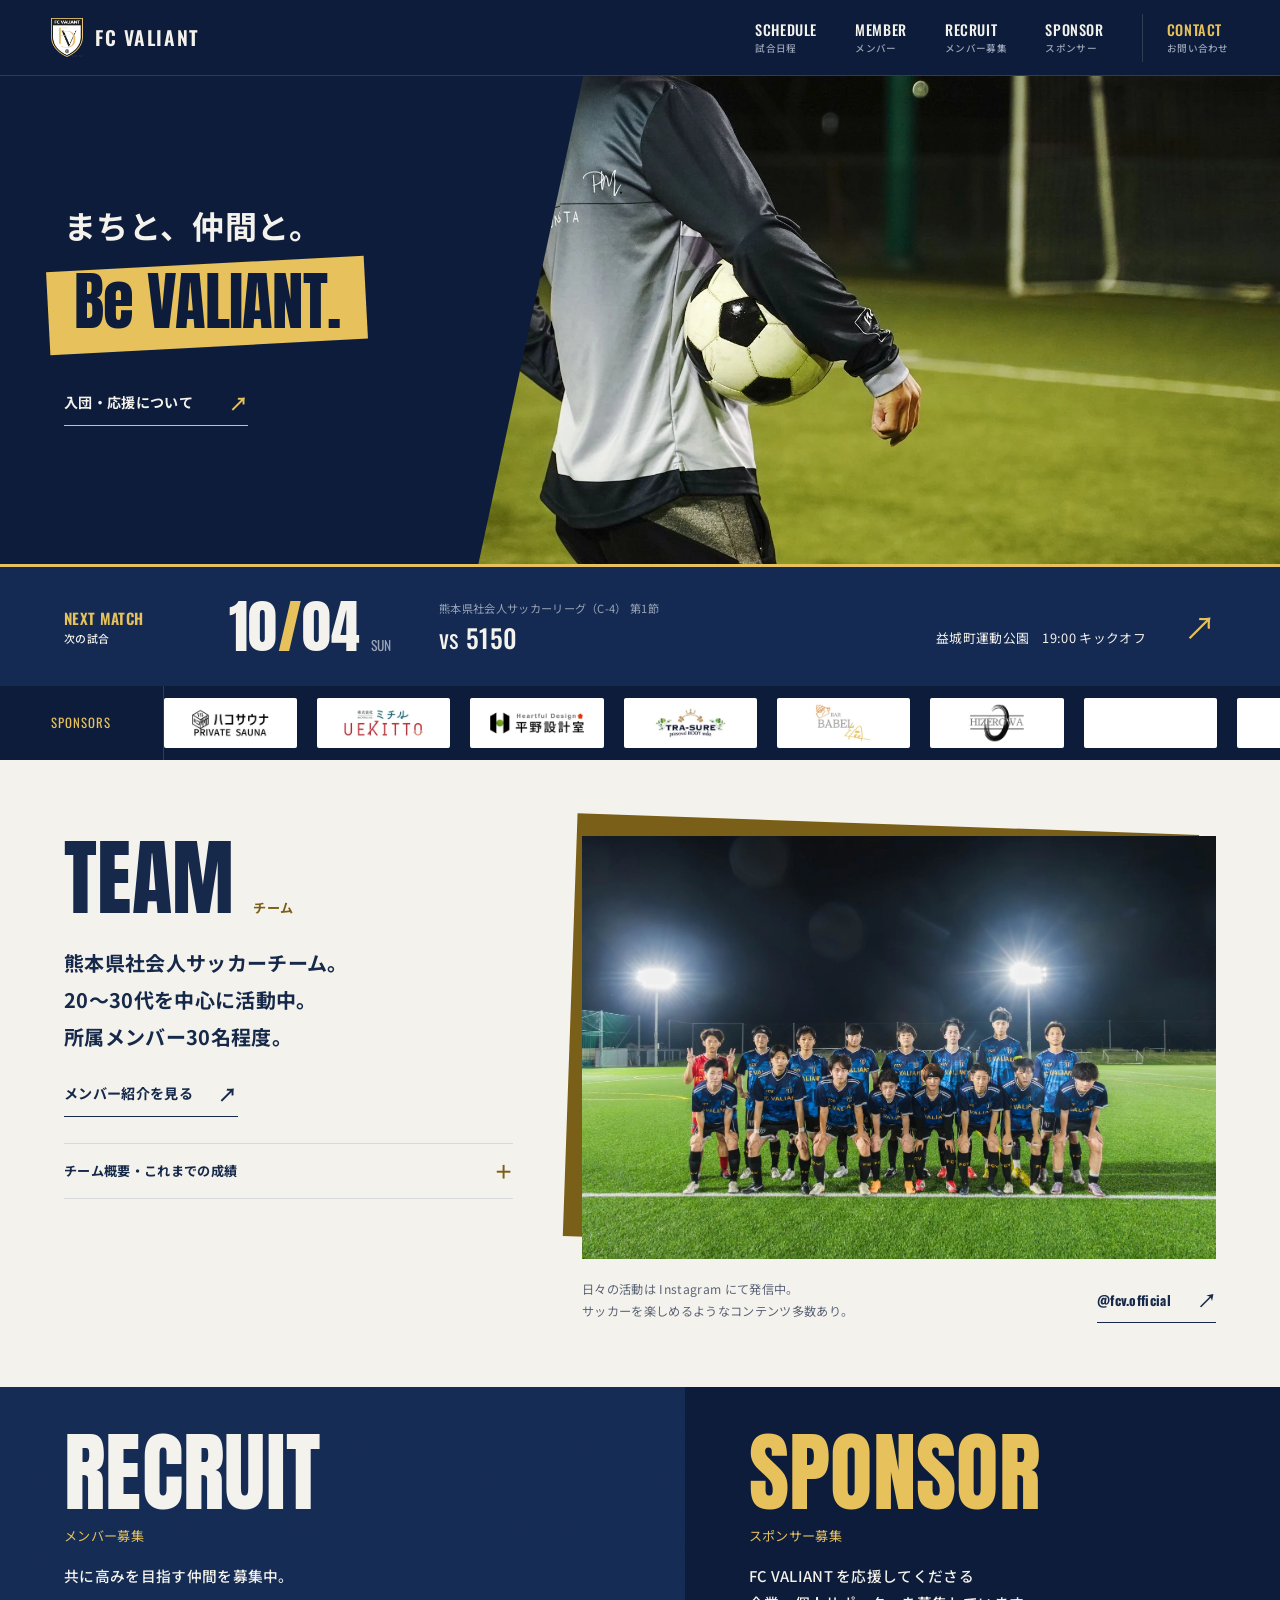
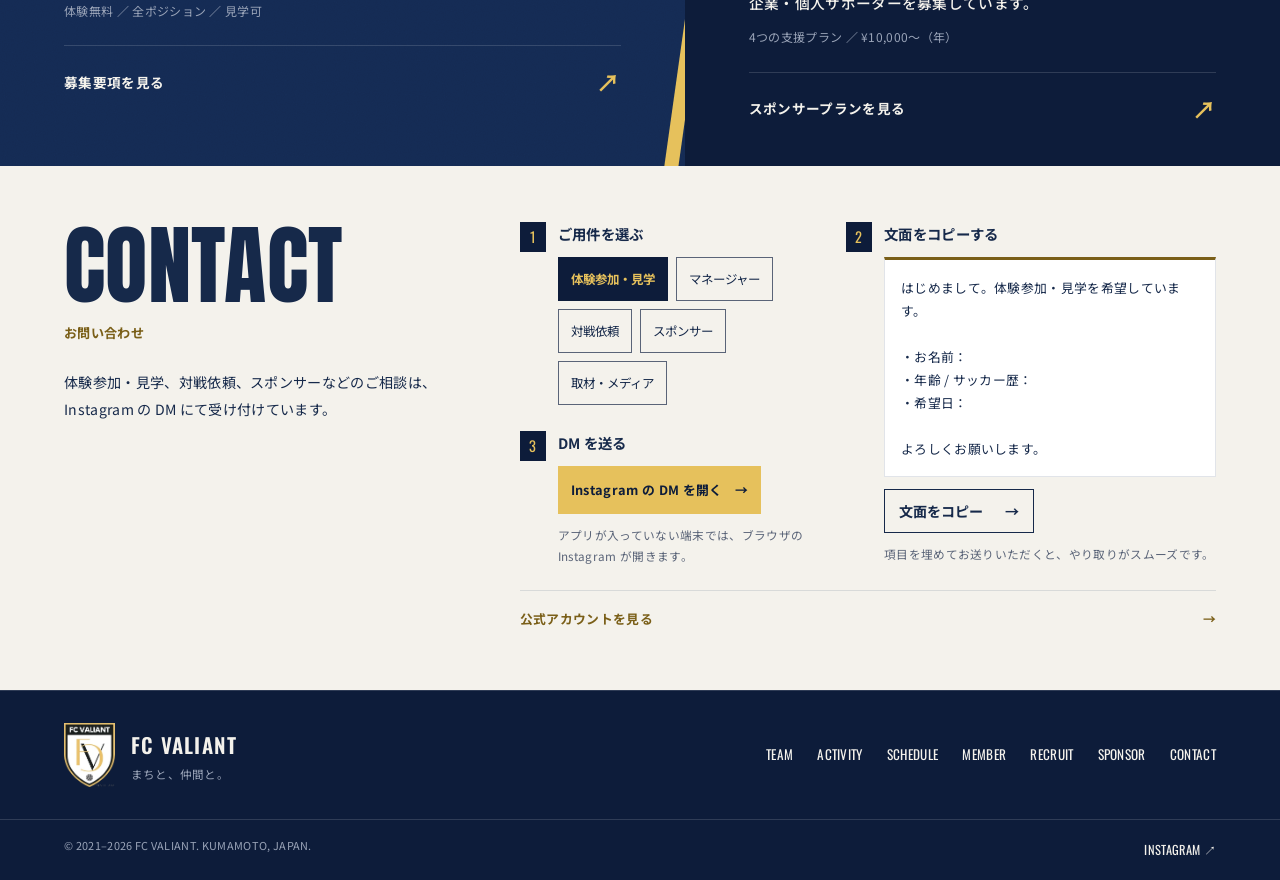
==== commit c4bab79b: "CONTACT: 用件チップ「対戦」を「対戦依頼」に（DMテンプレの文言も合わせる） Co-Authored-By: Claude Opus 5 (1M context) <noreply@anthr" ====
--- a/index.html
+++ b/index.html
@@ -136,7 +136,7 @@
 <section class="contact" id="contact" aria-labelledby="contact-title">
   <div class="contact__intro">
     <div class="section-title"><h2 id="contact-title">CONTACT</h2><p>お問い合わせ</p></div>
-    <p class="contact__lead">体験参加・見学、対戦、スポンサーなどのご相談は、Instagram の DM にて受け付けています。</p>
+    <p class="contact__lead">体験参加・見学、対戦依頼、スポンサーなどのご相談は、Instagram の DM にて受け付けています。</p>
   </div>
   <div class="dm" data-reveal>
     <ol class="dm__steps">
@@ -147,7 +147,7 @@
           <div class="dm__topics" role="group" aria-label="お問い合わせ種別">
             <button type="button" class="topic-btn" data-topic-btn="体験参加・見学" aria-pressed="true">体験参加・見学</button>
             <button type="button" class="topic-btn" data-topic-btn="マネージャー" aria-pressed="false">マネージャー</button>
-            <button type="button" class="topic-btn" data-topic-btn="対戦" aria-pressed="false">対戦</button>
+            <button type="button" class="topic-btn" data-topic-btn="対戦依頼" aria-pressed="false">対戦依頼</button>
             <button type="button" class="topic-btn" data-topic-btn="スポンサー" aria-pressed="false">スポンサー</button>
             <button type="button" class="topic-btn" data-topic-btn="取材・メディア" aria-pressed="false">取材・メディア</button>
           </div>
@@ -213,6 +213,6 @@
 
 <a href="#top" class="totop" id="totop" data-scroll aria-label="ページトップへ">↑</a>
 
-<script src="assets/js/main.js?v=c5448f81"></script>
+<script src="assets/js/main.js?v=32533538"></script>
 </body>
 </html>
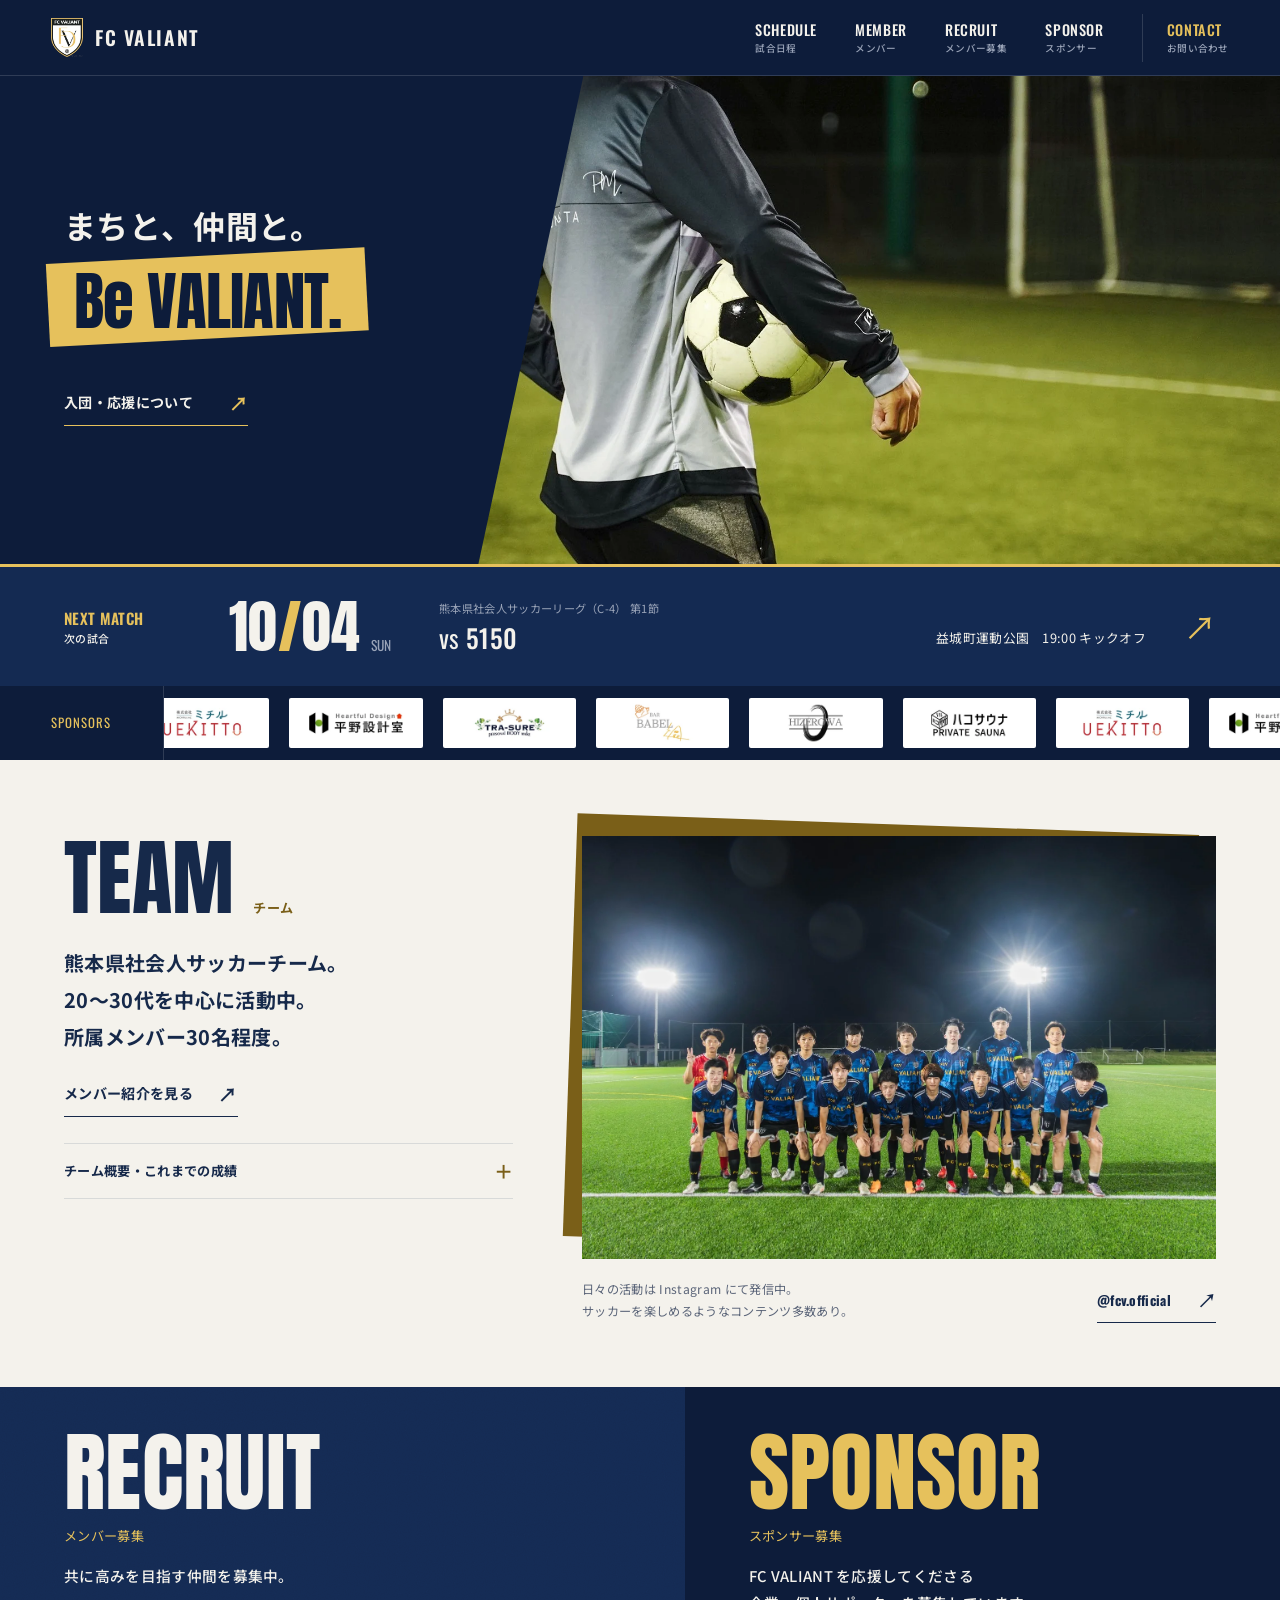
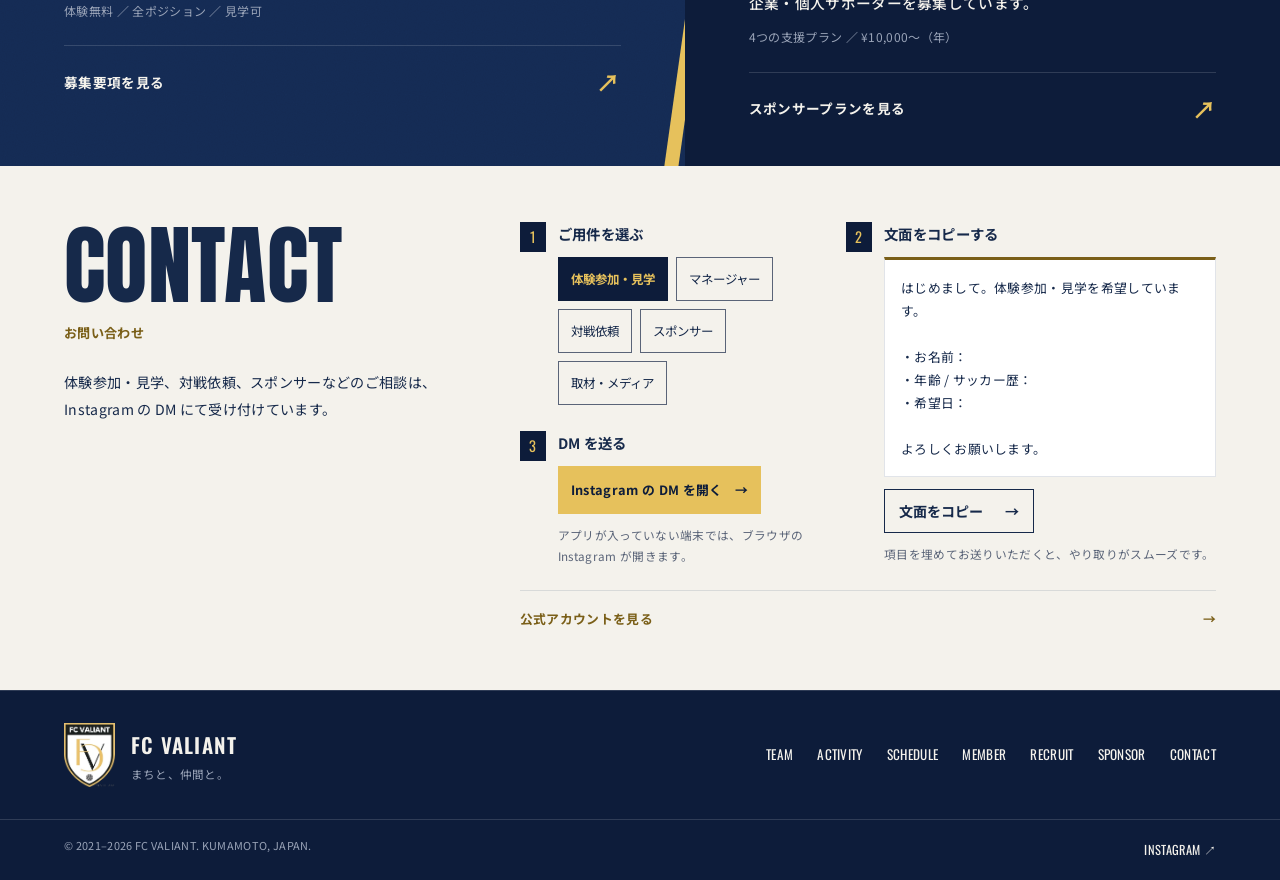
==== commit d05df668: "トップFVに入場アニメーション（写真→紺の板→1字ずつ→金の板とBe VALIANT.→UI）を追加。1セッション1回、?intro=1で再生 Co-Authored-By: Claude Opus " ====
--- a/index.html
+++ b/index.html
@@ -18,7 +18,9 @@
 <link rel="preconnect" href="https://fonts.googleapis.com" />
 <link rel="preconnect" href="https://fonts.gstatic.com" crossorigin />
 <link href="https://fonts.googleapis.com/css2?family=Anton&family=Oswald:wght@400;500;600;700&family=Noto+Sans+JP:wght@400;500;700;900&display=swap" rel="stylesheet" />
-<link rel="stylesheet" href="assets/css/style.css?v=bf7056ef" />
+<script>/* トップの入場アニメーション：1セッションに1回だけ（?intro=1 で強制）。動きを止める設定では出さない */
+try{if(!matchMedia("(prefers-reduced-motion: reduce)").matches&&(location.search.indexOf("intro=1")>-1||!sessionStorage.getItem("fcv-intro"))){document.documentElement.classList.add("intro");sessionStorage.setItem("fcv-intro","1")}}catch(e){}</script>
+<link rel="stylesheet" href="assets/css/style.css?v=8fa291a4" />
 <!-- GA4 start -->
 <script async src="https://www.googletagmanager.com/gtag/js?id=G-N5YR1ZRBVX"></script>
 <script>
@@ -213,6 +215,6 @@
 
 <a href="#top" class="totop" id="totop" data-scroll aria-label="ページトップへ">↑</a>
 
-<script src="assets/js/main.js?v=32533538"></script>
+<script src="assets/js/main.js?v=aa615cbc"></script>
 </body>
 </html>
--- a/assets/css/style.css
+++ b/assets/css/style.css
@@ -432,6 +432,36 @@
 .jersey__ctrl{display:flex;justify-content:center;gap:8px}
 .jersey__btn{min-height:44px;padding:8px 26px;border:1px solid var(--grey);background:var(--navy);color:var(--paper);font-size:.8rem}
 .jersey__btn.is-on{background:var(--gold);color:var(--navy-deep);border-color:var(--gold)}
+
+
+/* ---------- トップの入場（FVのアニメーション） ----------
+   0s 写真だけが前面 → 1.4s 紺の板が左から入る → 文字が1字ずつ → 金の板が伸びて Be VALIANT.
+   → 最後にヘッダー・導線・次戦・スポンサー。html.intro が付いている間だけ効き、
+   main.js の initHeroIntro() が段階ごとに .hero に intro-* を足し、終わったら html.intro を外す。
+   動きを止める設定（prefers-reduced-motion）では html.intro を付けないので、最初から完成形。 */
+html.intro .header{opacity:0;transform:translateY(-10px)}
+html.intro .hero .hero__media{inset:76px 0 0 0;z-index:3;transition:inset .8s cubic-bezier(.22,1,.36,1)}
+html.intro .hero__content{z-index:4;transform:translateX(-108%);transition:transform .75s cubic-bezier(.22,1,.36,1)}
+html.intro .hero__lead .ch{opacity:0;transform:translateY(.35em);display:inline-block}
+html.intro .hero__lead em::before{transform:rotate(-3deg) scaleX(0);transform-origin:0 50%}
+html.intro .hero__lead em .ch{transform:translateY(.2em)}
+html.intro .hero__join{opacity:0;transform:translateY(8px)}
+html.intro .hero__next,html.intro .hero__bar{opacity:0;transform:translateY(24px)}
+/* 段階 */
+html.intro .hero.intro-panel .hero__media{inset:76px 0 196px 32%}
+html.intro .hero.intro-panel .hero__content{transform:none}
+html.intro .hero.intro-text .hero__lead .ch{animation:ch-in .42s cubic-bezier(.22,1,.36,1) both;animation-delay:calc(var(--i)*55ms)}
+html.intro .hero.intro-slab .hero__lead em::before{animation:slab-in .42s cubic-bezier(.22,1,.36,1) both}
+html.intro .hero.intro-slab .hero__lead em .ch{animation:ch-in .38s cubic-bezier(.22,1,.36,1) both;animation-delay:calc(.3s + var(--i)*45ms)}
+html.intro .hero.intro-ui .hero__join{opacity:1;transform:none;transition:opacity .5s ease,transform .5s cubic-bezier(.22,1,.36,1)}
+html.intro .hero.intro-ui .hero__next,html.intro .hero.intro-ui .hero__bar{opacity:1;transform:none;transition:opacity .5s ease,transform .6s cubic-bezier(.22,1,.36,1)}
+html.intro .hero.intro-ui ~ .header,html.intro.intro-ui .header{opacity:1;transform:none;transition:opacity .5s ease,transform .5s cubic-bezier(.22,1,.36,1)}
+@keyframes ch-in{from{opacity:0;transform:translateY(.35em)}to{opacity:1;transform:none}}
+@keyframes slab-in{from{transform:rotate(-3deg) scaleX(0)}to{transform:rotate(-3deg) scaleX(1)}}
+@media(max-width:760px){
+  html.intro .hero .hero__media{inset:auto}
+  html.intro .hero__content{transform:translateX(-108%)}
+}
 
 /* ---------- Responsive ---------- */
 @media(min-width:1600px){
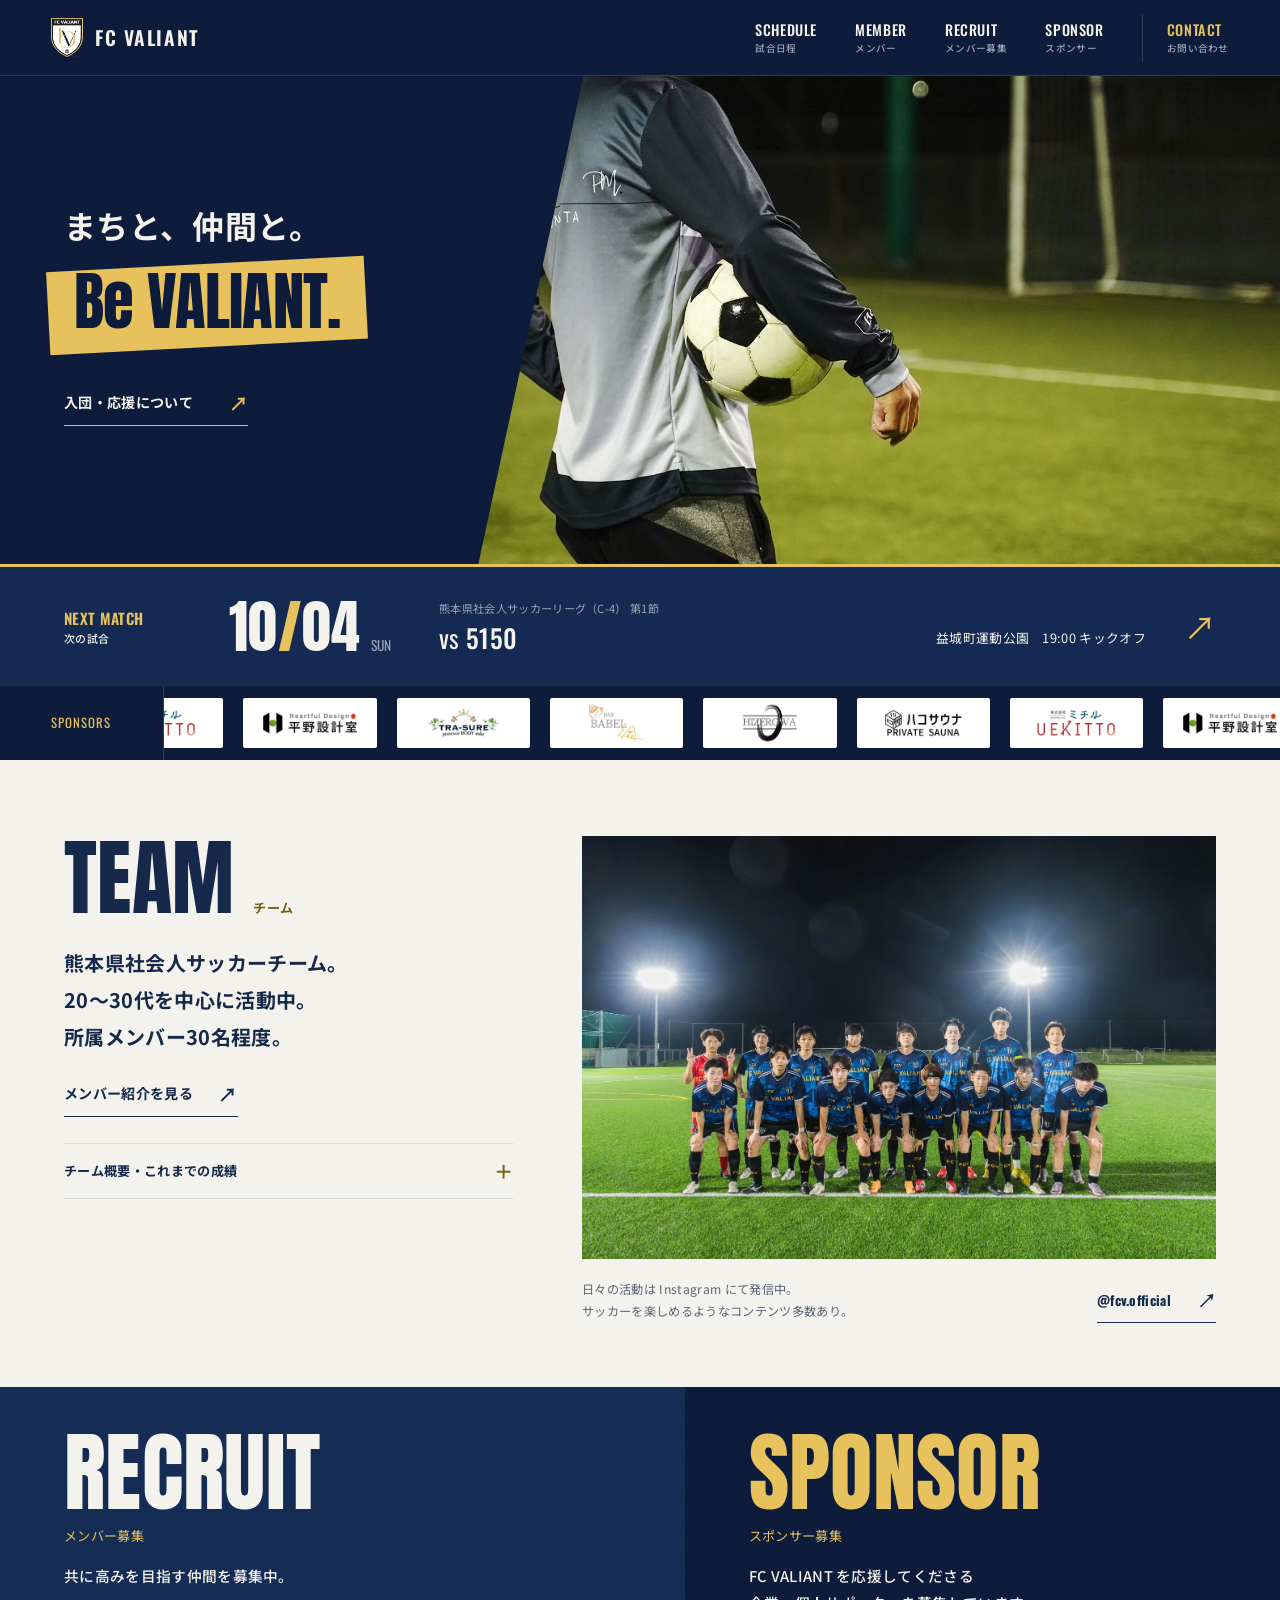
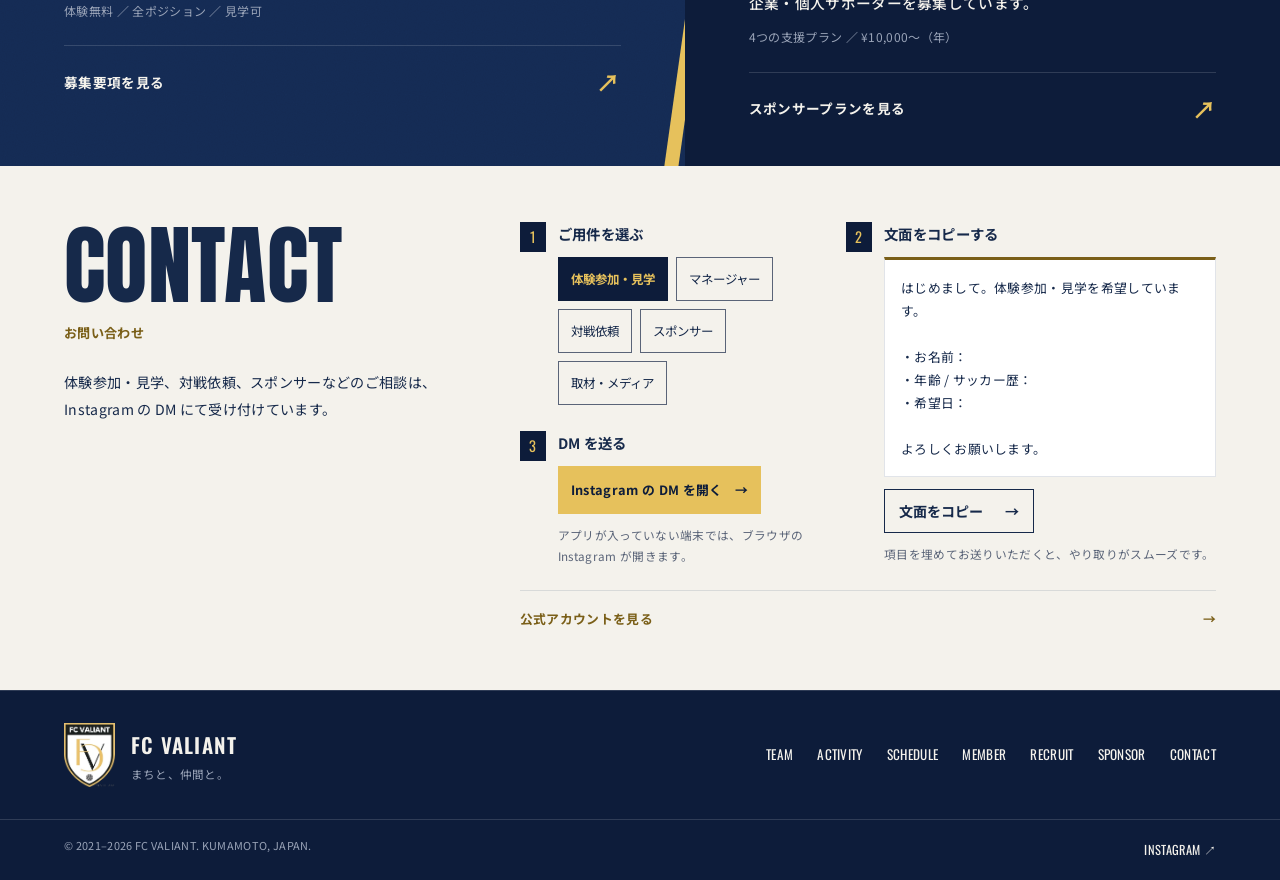
==== commit 6e0388dc: "TEAM: 集合写真の背面にあった傾いた金の四角を外す Co-Authored-By: Claude Opus 5 (1M context) <noreply@anthropic.com> Claud" ====
--- a/index.html
+++ b/index.html
@@ -20,7 +20,7 @@
 <link href="https://fonts.googleapis.com/css2?family=Anton&family=Oswald:wght@400;500;600;700&family=Noto+Sans+JP:wght@400;500;700;900&display=swap" rel="stylesheet" />
 <script>/* トップの入場アニメーション：1セッションに1回だけ（?intro=1 で強制）。動きを止める設定では出さない */
 try{if(!matchMedia("(prefers-reduced-motion: reduce)").matches&&(location.search.indexOf("intro=1")>-1||!sessionStorage.getItem("fcv-intro"))){document.documentElement.classList.add("intro");sessionStorage.setItem("fcv-intro","1")}}catch(e){}</script>
-<link rel="stylesheet" href="assets/css/style.css?v=8fa291a4" />
+<link rel="stylesheet" href="assets/css/style.css?v=e1640807" />
 <!-- GA4 start -->
 <script async src="https://www.googletagmanager.com/gtag/js?id=G-N5YR1ZRBVX"></script>
 <script>
--- a/assets/css/style.css
+++ b/assets/css/style.css
@@ -136,7 +136,6 @@
 .club__intro{padding-top:12px}
 .club__lead{font-size:clamp(1rem,1.6vw,1.25rem);font-weight:700;line-height:1.85;margin:18px 0}
 .club__photo{position:relative;margin-top:12px;isolation:isolate}
-.club__photo::before{content:"";position:absolute;inset:-12px 24px 12px -12px;z-index:-1;background:var(--gold-ink);transform:rotate(2deg)}
 .club__photo img{width:100%;height:auto;aspect-ratio:3/2;object-fit:cover}
 .club__activity{display:flex;flex-wrap:wrap;justify-content:space-between;align-items:center;gap:12px;padding-top:20px}
 .club__activity p{font-size:.76rem;color:var(--grey-ink);line-height:1.8}
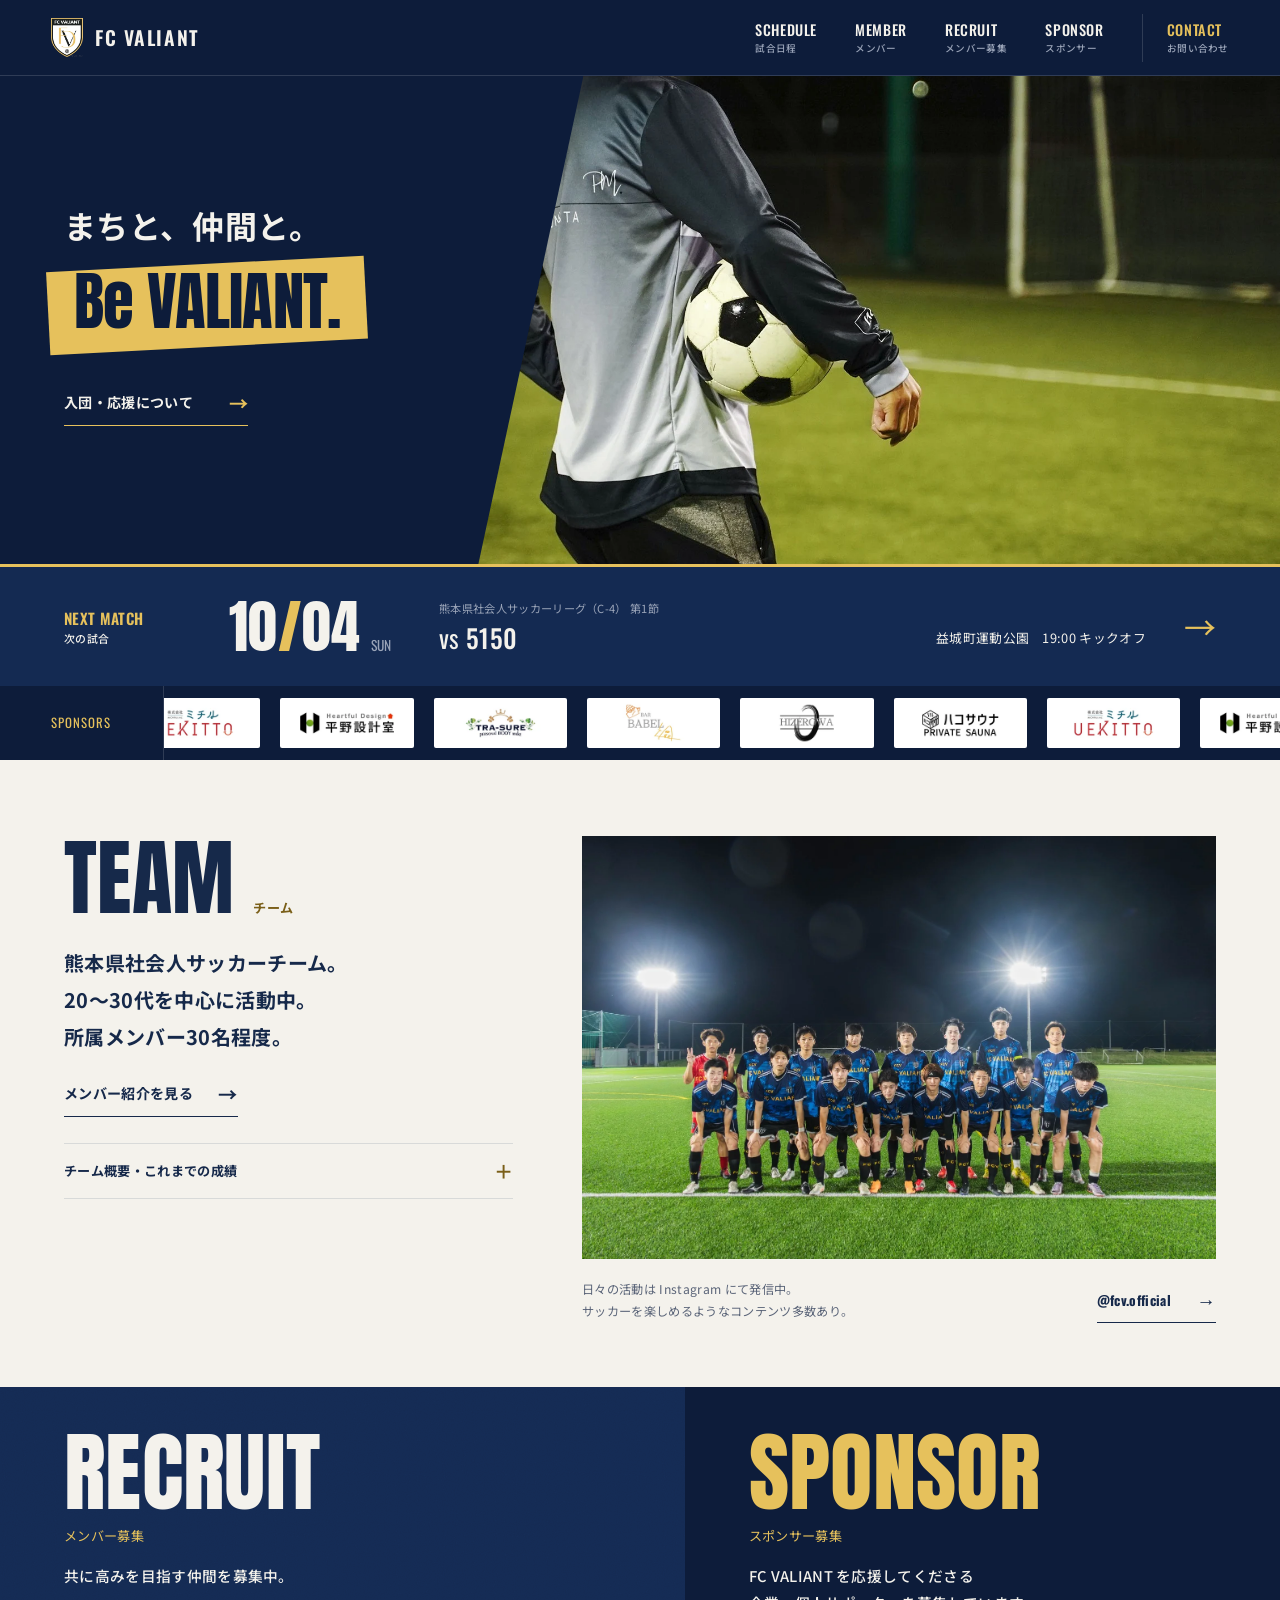
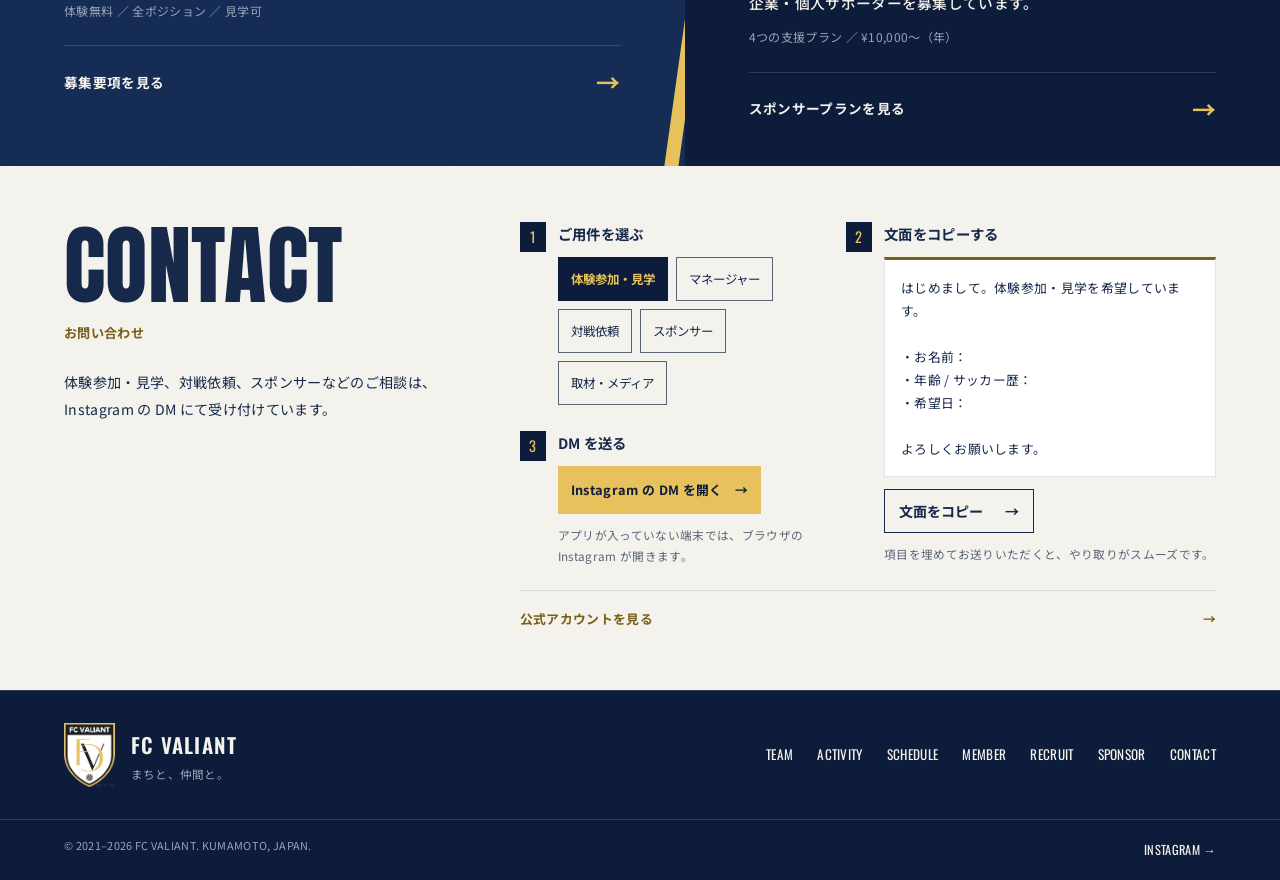
==== commit 88dbfafe: "遷移リンクの矢印を「↗」から「→」に統一（ホバーの動きも右方向に） Co-Authored-By: Claude Opus 5 (1M context) <noreply@anthropic.com>" ====
--- a/index.html
+++ b/index.html
@@ -20,7 +20,7 @@
 <link href="https://fonts.googleapis.com/css2?family=Anton&family=Oswald:wght@400;500;600;700&family=Noto+Sans+JP:wght@400;500;700;900&display=swap" rel="stylesheet" />
 <script>/* トップの入場アニメーション：1セッションに1回だけ（?intro=1 で強制）。動きを止める設定では出さない */
 try{if(!matchMedia("(prefers-reduced-motion: reduce)").matches&&(location.search.indexOf("intro=1")>-1||!sessionStorage.getItem("fcv-intro"))){document.documentElement.classList.add("intro");sessionStorage.setItem("fcv-intro","1")}}catch(e){}</script>
-<link rel="stylesheet" href="assets/css/style.css?v=e1640807" />
+<link rel="stylesheet" href="assets/css/style.css?v=6a06c93a" />
 <!-- GA4 start -->
 <script async src="https://www.googletagmanager.com/gtag/js?id=G-N5YR1ZRBVX"></script>
 <script>
@@ -62,7 +62,7 @@
   </div>
   <div class="hero__content" id="heroContent">
     <h1 class="hero__lead" id="home-title">まちと、仲間と。<br><em>Be VALIANT.</em></h1>
-    <a href="#join" class="hero__join" data-scroll>入団・応援について <i aria-hidden="true">↗</i></a>
+    <a href="#join" class="hero__join" data-scroll>入団・応援について <i aria-hidden="true">→</i></a>
   </div>
   <!-- ▼ 次戦：schedule.html の直近試合に手で合わせる（自動同期ではありません）▼ -->
   <a class="hero__next" href="schedule.html">
@@ -73,7 +73,7 @@
       <span class="hero__next-match">vs <b>5150</b></span>
       <span class="hero__next-meta">益城町運動公園　19:00 キックオフ</span>
     </span>
-    <span class="hero__next-arrow" aria-hidden="true">↗</span>
+    <span class="hero__next-arrow" aria-hidden="true">→</span>
   </a>
   <div class="hero__bar">
     <a class="hero__bar-tag" href="sponsor.html">SPONSORS</a>
@@ -91,7 +91,7 @@
   <div class="club__intro">
     <div class="section-title"><h2 id="team-title">TEAM</h2><p>チーム</p></div>
     <p class="club__lead" data-reveal>熊本県社会人サッカーチーム。<br>20〜30代を中心に活動中。<br>所属メンバー30名程度。</p>
-    <a href="member.html" class="text-link">メンバー紹介を見る <i aria-hidden="true">↗</i></a>
+    <a href="member.html" class="text-link">メンバー紹介を見る <i aria-hidden="true">→</i></a>
     <details class="club__details">
       <summary>チーム概要・これまでの成績 <span aria-hidden="true">＋</span></summary>
       <dl class="team__meta">
@@ -113,7 +113,7 @@
     </figure>
     <div class="club__activity" id="activity">
       <p>日々の活動は Instagram にて発信中。<br>サッカーを楽しめるようなコンテンツ多数あり。</p>
-      <a href="https://www.instagram.com/fcv.official/" data-ig="profile" target="_blank" rel="noopener" class="text-link"><span data-ig-handle>公式アカウント</span> <i aria-hidden="true">↗</i></a>
+      <a href="https://www.instagram.com/fcv.official/" data-ig="profile" target="_blank" rel="noopener" class="text-link"><span data-ig-handle>公式アカウント</span> <i aria-hidden="true">→</i></a>
     </div>
   </div>
 </section>
@@ -124,13 +124,13 @@
     <h2>RECRUIT</h2><p class="join__label">メンバー募集</p>
     <p class="join__lead">共に高みを目指す仲間を募集中。</p>
     <p class="join__meta">体験無料 ／ 全ポジション ／ 見学可</p>
-    <span class="join__action">募集要項を見る <i aria-hidden="true">↗</i></span>
+    <span class="join__action">募集要項を見る <i aria-hidden="true">→</i></span>
   </a>
   <a class="join__sponsor" id="sponsor" href="sponsor.html">
     <h2>SPONSOR</h2><p class="join__label">スポンサー募集</p>
     <p class="join__lead">FC VALIANT を応援してくださる<br>企業・個人サポーターを募集しています。</p>
     <p class="join__meta">4つの支援プラン ／ ¥10,000〜（年）</p>
-    <span class="join__action">スポンサープランを見る <i aria-hidden="true">↗</i></span>
+    <span class="join__action">スポンサープランを見る <i aria-hidden="true">→</i></span>
   </a>
 </section>
 
@@ -209,12 +209,12 @@
   </div>
   <div class="footer__bottom">
     <span>© 2021–2026 FC VALIANT. KUMAMOTO, JAPAN.</span>
-    <a href="https://www.instagram.com/fcv.official/" data-ig="profile" target="_blank" rel="noopener">INSTAGRAM ↗</a>
+    <a href="https://www.instagram.com/fcv.official/" data-ig="profile" target="_blank" rel="noopener">INSTAGRAM →</a>
   </div>
 </footer>
 
 <a href="#top" class="totop" id="totop" data-scroll aria-label="ページトップへ">↑</a>
 
-<script src="assets/js/main.js?v=aa615cbc"></script>
+<script src="assets/js/main.js?v=54817798"></script>
 </body>
 </html>
--- a/assets/css/style.css
+++ b/assets/css/style.css
@@ -116,7 +116,7 @@
 .hero__next-match b{font-weight:500}
 .hero__next-meta{font-size:.8rem}
 .hero__next-arrow{font-size:2rem;color:var(--gold);justify-self:end;transition:transform .18s ease-out}
-.hero__next:hover .hero__next-arrow{transform:translate(3px,-3px)}
+.hero__next:hover .hero__next-arrow{transform:translateX(4px)}
 /* Logo ordering, scrollLeft and 50px tiles remain unchanged. */
 .hero__bar{grid-row:3;display:flex;align-items:stretch;min-height:74px;background:var(--navy-deep);color:var(--paper)}
 .hero__bar-tag{flex-shrink:0;display:flex;align-items:center;padding:0 clamp(20px,4vw,56px);font-family:var(--font-en);font-size:.8rem;letter-spacing:.08em;color:var(--gold);border-right:1px solid var(--line)}
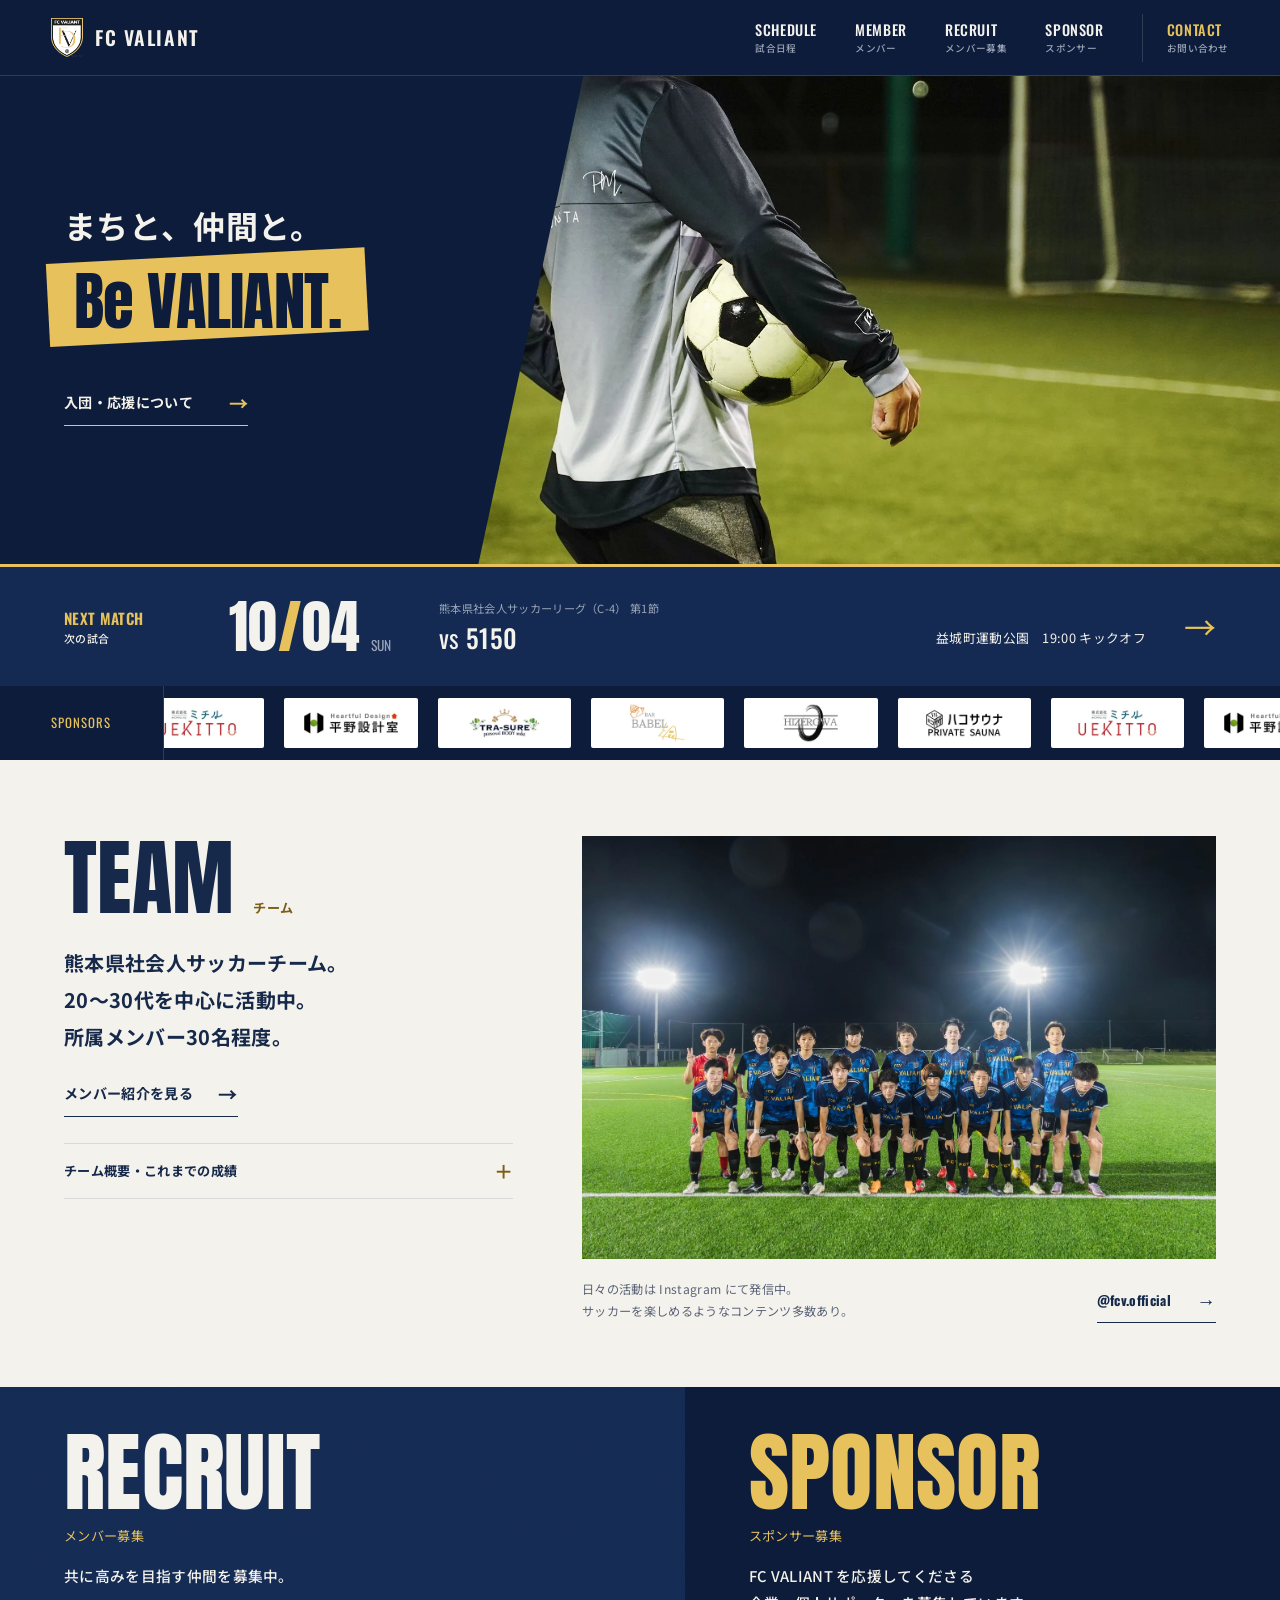
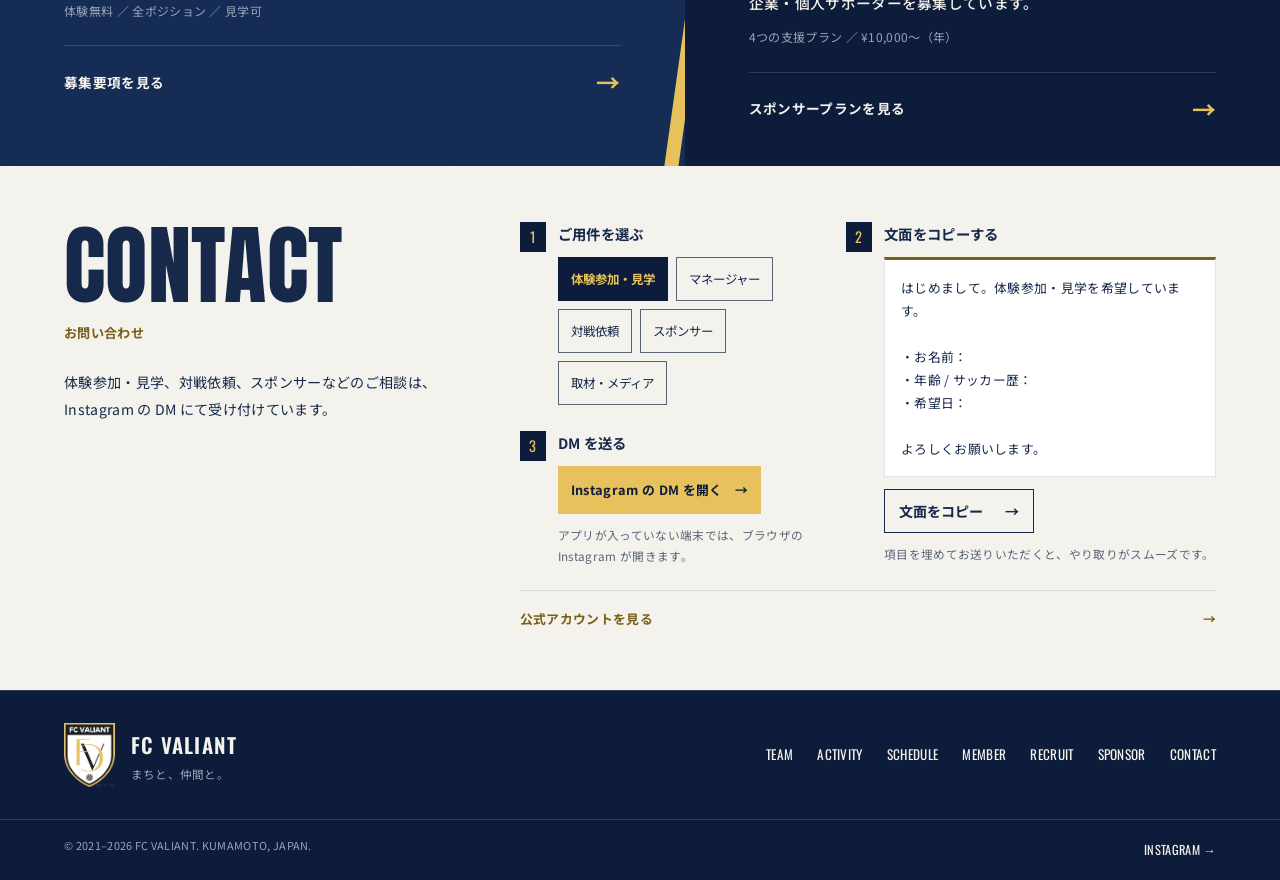
==== commit 1fabdfab: "SP版FVの入場アニメーションを修正：写真は最初から定位置に置き、板・文字・UIの順だけ再生（absoluteの写真が戻る跳ねを解消） Co-Authored-By: Claude Opus 5 (1" ====
--- a/index.html
+++ b/index.html
@@ -20,7 +20,7 @@
 <link href="https://fonts.googleapis.com/css2?family=Anton&family=Oswald:wght@400;500;600;700&family=Noto+Sans+JP:wght@400;500;700;900&display=swap" rel="stylesheet" />
 <script>/* トップの入場アニメーション：1セッションに1回だけ（?intro=1 で強制）。動きを止める設定では出さない */
 try{if(!matchMedia("(prefers-reduced-motion: reduce)").matches&&(location.search.indexOf("intro=1")>-1||!sessionStorage.getItem("fcv-intro"))){document.documentElement.classList.add("intro");sessionStorage.setItem("fcv-intro","1")}}catch(e){}</script>
-<link rel="stylesheet" href="assets/css/style.css?v=6a06c93a" />
+<link rel="stylesheet" href="assets/css/style.css?v=28e8b27c" />
 <!-- GA4 start -->
 <script async src="https://www.googletagmanager.com/gtag/js?id=G-N5YR1ZRBVX"></script>
 <script>
--- a/assets/css/style.css
+++ b/assets/css/style.css
@@ -458,7 +458,9 @@
 @keyframes ch-in{from{opacity:0;transform:translateY(.35em)}to{opacity:1;transform:none}}
 @keyframes slab-in{from{transform:rotate(-3deg) scaleX(0)}to{transform:rotate(-3deg) scaleX(1)}}
 @media(max-width:760px){
-  html.intro .hero .hero__media{inset:auto}
+  /* スマホは写真が板の下に積まれる構成なので、写真は最初から定位置に置き、
+     板のスライド・文字・UIの順だけを再生する（absoluteの写真を後から戻すと跳ねる） */
+  html.intro .hero .hero__media,html.intro .hero.intro-panel .hero__media{position:relative;inset:auto;z-index:0;transition:none}
   html.intro .hero__content{transform:translateX(-108%)}
 }
 
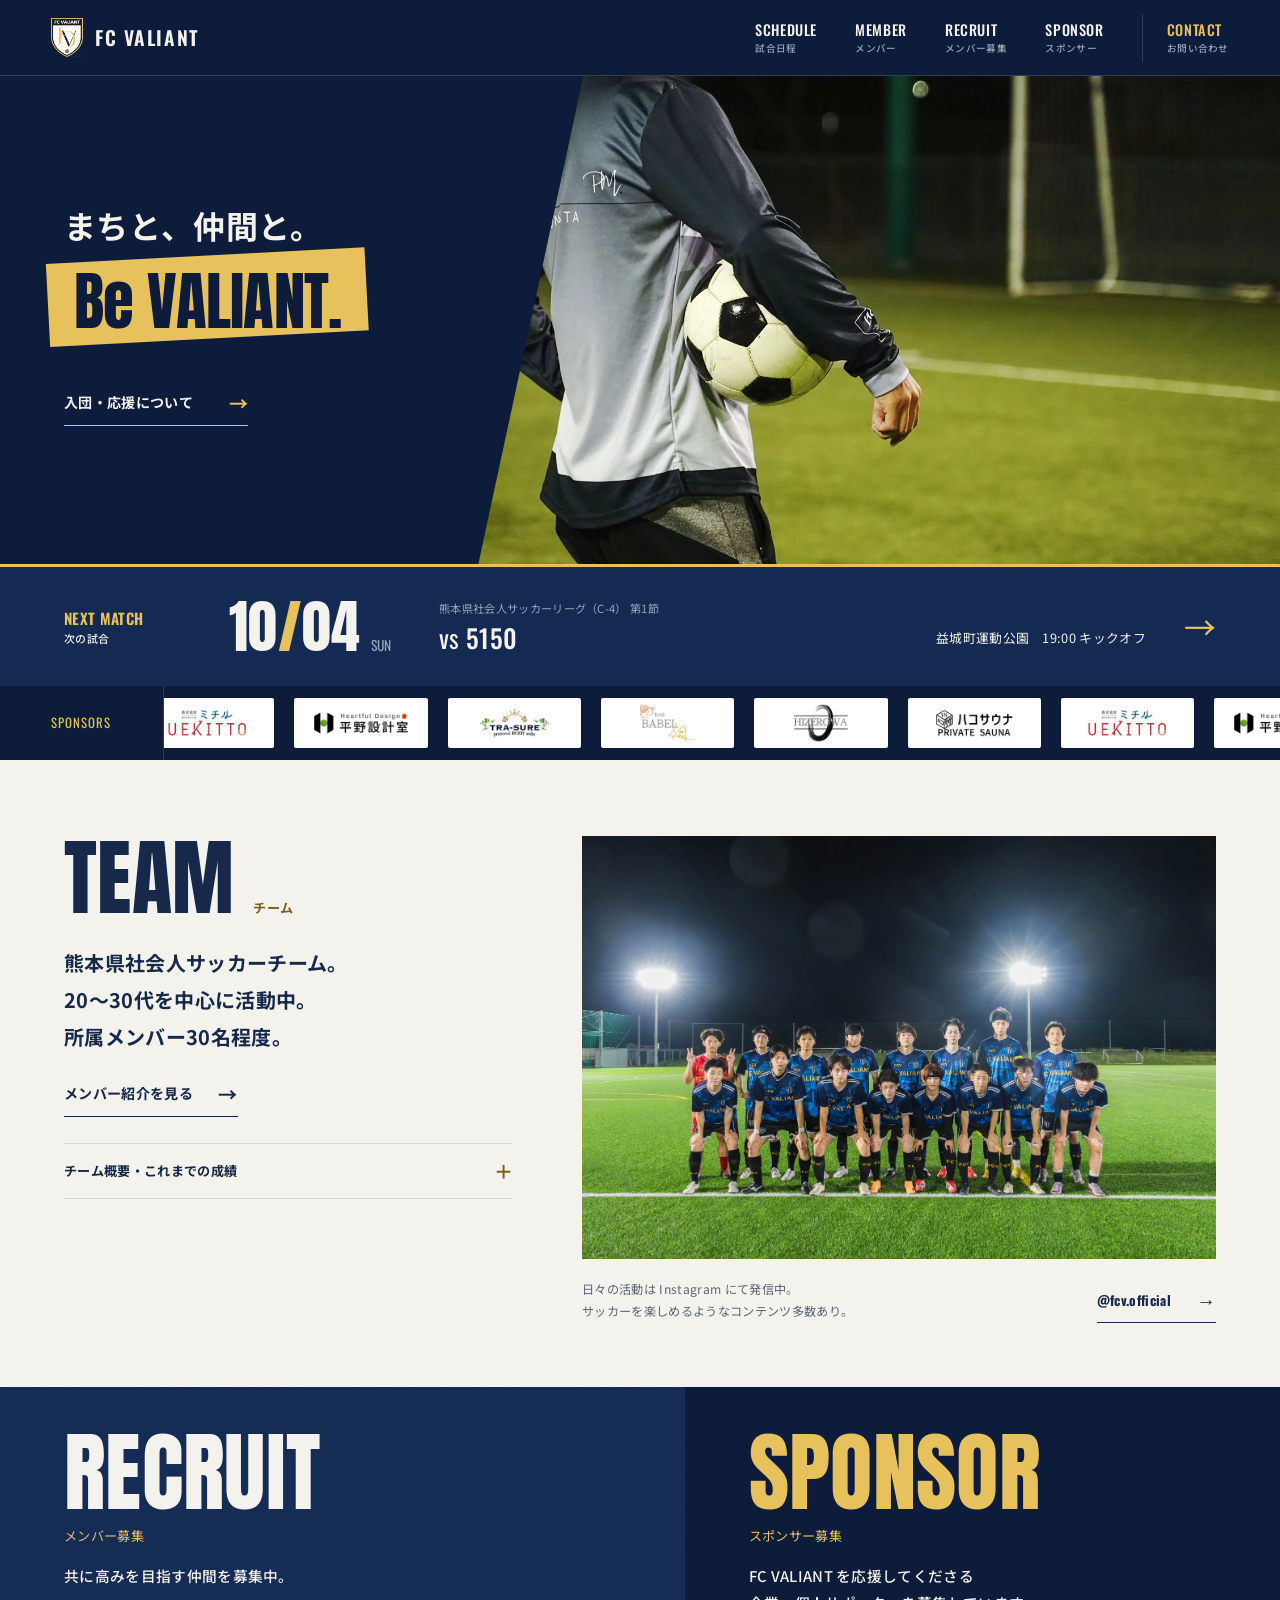
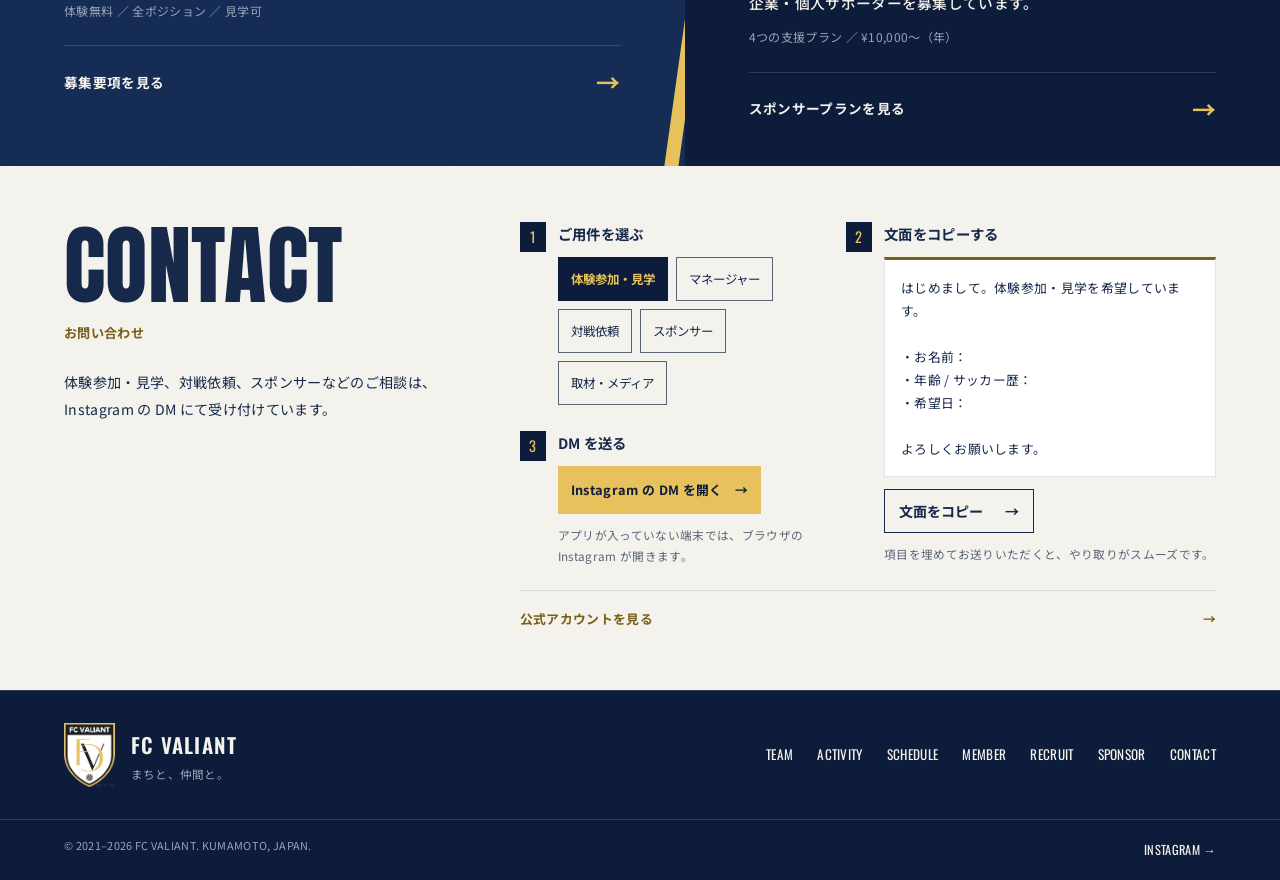
==== commit b254fe83: "SP見直し：SCHEDULEの試合カードの配置崩れ（statusが1列目を奪い本文が70px幅に）、MEMBERのポスター中央寄せ・カードのかな省略を修正 Co-Authored-By: Claude" ====
--- a/index.html
+++ b/index.html
@@ -20,7 +20,7 @@
 <link href="https://fonts.googleapis.com/css2?family=Anton&family=Oswald:wght@400;500;600;700&family=Noto+Sans+JP:wght@400;500;700;900&display=swap" rel="stylesheet" />
 <script>/* トップの入場アニメーション：1セッションに1回だけ（?intro=1 で強制）。動きを止める設定では出さない */
 try{if(!matchMedia("(prefers-reduced-motion: reduce)").matches&&(location.search.indexOf("intro=1")>-1||!sessionStorage.getItem("fcv-intro"))){document.documentElement.classList.add("intro");sessionStorage.setItem("fcv-intro","1")}}catch(e){}</script>
-<link rel="stylesheet" href="assets/css/style.css?v=28e8b27c" />
+<link rel="stylesheet" href="assets/css/style.css?v=b8126c4f" />
 <!-- GA4 start -->
 <script async src="https://www.googletagmanager.com/gtag/js?id=G-N5YR1ZRBVX"></script>
 <script>
--- a/assets/css/style.css
+++ b/assets/css/style.css
@@ -589,14 +589,15 @@
   .season__stat dt{display:flex;gap:4px}
   .season__stat dd{font-size:1.6rem}
   .season__stat dt i{display:inline}
-  .fixture{grid-template-columns:70px 1fr;gap:10px 14px;padding:16px;min-height:0}
-  .fixture__date{align-self:start;padding-top:3px}
+  .fixture{grid-template-columns:78px 1fr;grid-template-rows:auto auto;gap:8px 14px;padding:16px;min-height:0}
+  .fixture__date{grid-column:1;grid-row:1;align-self:start;padding-top:3px}
+  .fixture__body{grid-column:2;grid-row:1/3}
   .fixture__date b{font-size:1.75rem}
   .fixture__body{gap:4px}
   .fixture__comp{font-size:.62rem;line-height:1.75}
   .fixture__match{font-size:1rem;margin-bottom:3px}
   .fixture__venue,.fixture__ko{font-size:.69rem}
-  .fixture__status{grid-column:1;grid-row:1;align-self:start;justify-self:start;margin-top:60px;min-width:70px;font-size:.57rem;padding:6px 3px}
+  .fixture__status{grid-column:1;grid-row:2;align-self:start;justify-self:start;margin-top:0;min-width:70px;font-size:.57rem;padding:6px 3px}
   .fixture.is-next{grid-template-columns:1fr;gap:16px;padding:24px 20px 20px;min-height:0}
   .fixture.is-next .fixture__date{border-right:0;border-bottom:1px solid var(--line);padding:0 0 16px;display:flex;align-items:baseline;gap:14px}
   .fixture.is-next .fixture__date b{font-size:4.7rem}
@@ -796,7 +797,10 @@
   .stage__scene{border-radius:6px;aspect-ratio:4/5;min-height:0}
   .stage__big{font-size:clamp(4.2rem,26vw,7rem)}
   .stage__slab{right:-14%;bottom:-8%;width:78%;height:60%}
-  .stage__figure{right:50%;transform:translateX(50%);height:78%}
+  .stage__figure,.stage__figure.is-empty{right:50%;transform:translateX(50%);height:78%}
+  .stage__figure.is-empty{gap:1rem}
+  .stage__crest{height:36%}
+  .stage__soon{font-size:.56rem;white-space:nowrap}
   .stage__figure.is-in{animation:fade-in 240ms linear both}
   .stage__figure.is-out{animation:fade-out 120ms linear both}
   .stage__plate{position:static;max-width:none;padding:1.1rem 0 0;margin:1.2rem 0 0;border-top:1px solid var(--line);text-align:center}
@@ -887,7 +891,8 @@
   .mcard__name{font-size:1.08rem}
   .mcard__kana{font-size:.5rem;letter-spacing:.1em}
   .mcard__plate{padding:.75rem .7rem 0}
-  .mcard__meta{margin:.5rem -.7rem 0;padding:.42rem .7rem .45rem}
+  .mcard__meta{margin:.5rem -.7rem 0;padding:.42rem .7rem .45rem;flex-direction:column;align-items:flex-start;gap:.3rem}
+  .mcard__kana{white-space:normal;overflow:visible;text-overflow:clip}
   .mcard__dob{font-size:.62rem}
   .mcard__pos span,.mcard__pos b{font-size:.54rem}
 }
